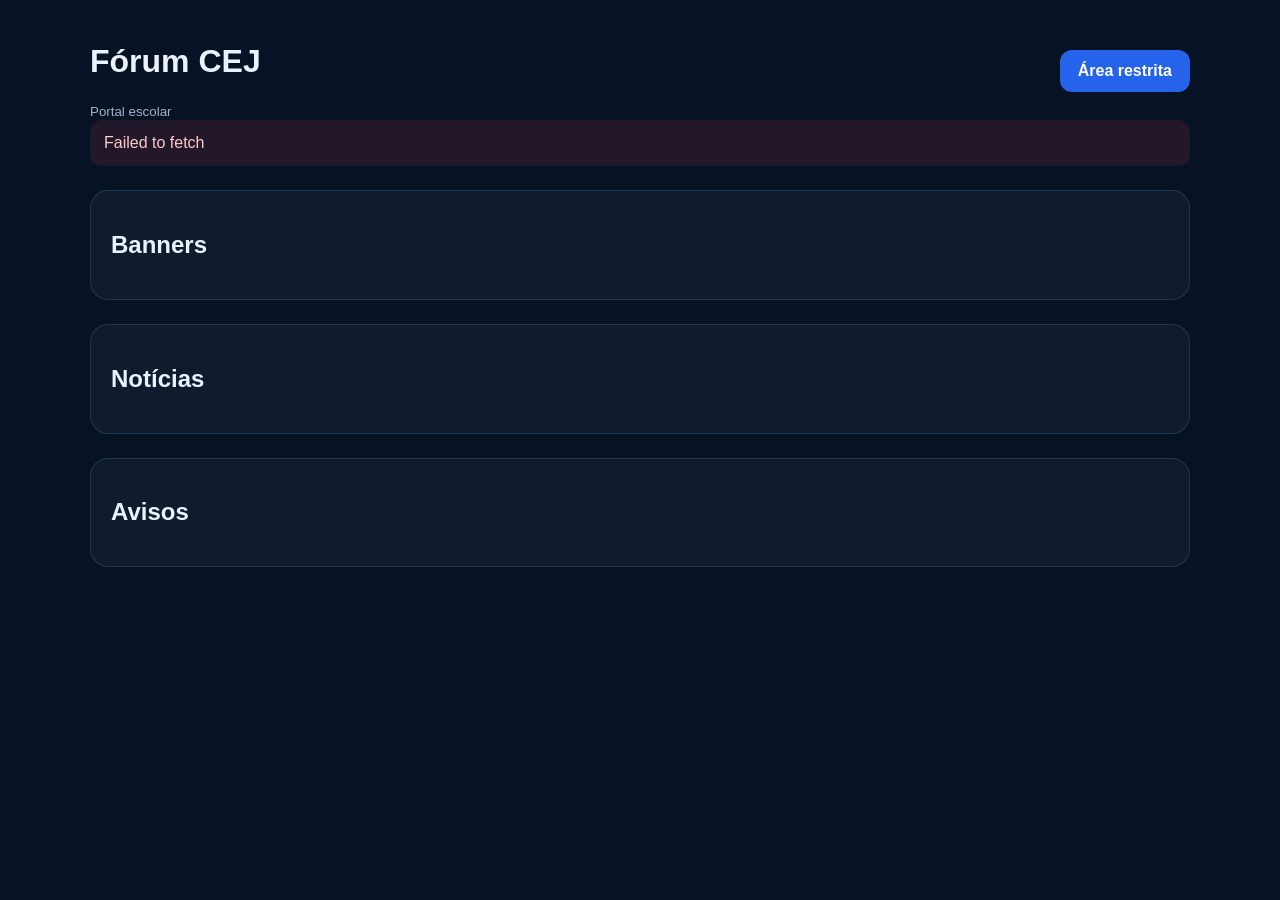
==== index.html @ 0f57ef1d "Update index.html" ====
<!DOCTYPE html>
<html lang="pt-BR">
<head>
  <meta charset="UTF-8">
  <meta name="viewport" content="width=device-width, initial-scale=1.0">
  <title>Fórum CEJ</title>
  <style>
    body{margin:0;font-family:Arial,Helvetica,sans-serif;background:#071225;color:#eaf2ff}
    .wrap{max-width:1100px;margin:0 auto;padding:22px}
    .top{display:flex;justify-content:space-between;align-items:center;gap:16px;flex-wrap:wrap}
    .btn{display:inline-flex;align-items:center;justify-content:center;padding:12px 18px;border-radius:12px;text-decoration:none;color:#fff;background:#2563eb;font-weight:700;border:none;cursor:pointer}
    .box{margin-top:24px;padding:20px;border:1px solid rgba(96,165,250,.2);border-radius:18px;background:rgba(255,255,255,.04)}
    .erro{color:#fecaca;background:rgba(239,68,68,.12);padding:14px;border-radius:12px;display:none}
    .grid{display:grid;grid-template-columns:repeat(auto-fit,minmax(260px,1fr));gap:16px;margin-top:18px}
    .card{padding:18px;border-radius:16px;background:rgba(255,255,255,.04);border:1px solid rgba(96,165,250,.15)}
    small{color:#9fb2cf}
  </style>
</head>
<body>
  <div class="wrap">
    <div class="top">
      <div>
        <h1 id="tituloSite">Fórum CEJ</h1>
        <small id="subtituloSite">Portal escolar</small>
      </div>
      <a id="btnAdmin" class="btn" href="#" target="_blank" rel="noopener">Área restrita</a>
    </div>

    <div id="erroBox" class="erro"></div>

    <div class="box">
      <h2>Banners</h2>
      <div id="banners" class="grid"></div>
    </div>

    <div class="box">
      <h2>Notícias</h2>
      <div id="noticias" class="grid"></div>
    </div>

    <div class="box">
      <h2>Avisos</h2>
      <div id="avisos" class="grid"></div>
    </div>
  </div>

  <script>
    const API_URL = 'https://script.google.com/macros/s/AKfycbyjWALebfzJTxT1KlLtCEr9y-B-oMeBXBOCasshRF3j4NDb6ct98sAuZN6y_cozZyR_4Q/exec';
    const ADMIN_URL = 'https://script.google.com/macros/s/AKfycbxeMFW3kxDbGWoMX1rA3j2UA_5kC4hhd3P7iJbUvF3poxiujiuibtwxOCjHfmQySX6dGg/exec';

    document.getElementById('btnAdmin').href = ADMIN_URL;

    function escapeHtml(text){
      return String(text ?? '')
        .replace(/&/g,'&amp;')
        .replace(/</g,'&lt;')
        .replace(/>/g,'&gt;')
        .replace(/"/g,'&quot;')
        .replace(/'/g,'&#039;');
    }

    function showError(msg){
      const box = document.getElementById('erroBox');
      box.style.display = 'block';
      box.textContent = msg;
    }

    function cardHtml(title, text){
      return `<div class="card"><strong>${escapeHtml(title || 'Sem título')}</strong><p>${escapeHtml(text || '')}</p></div>`;
    }

    async function carregarSite(){
      try{
        const resp = await fetch(`${API_URL}?acao=site`, { method:'GET' });
        const json = await resp.json();

        if(!json.ok){
          throw new Error(json.message || 'Falha ao carregar conteúdo.');
        }

        const data = json.data || {};
        const config = data.config || {};
        const banners = data.banners || [];
        const noticias = data.noticias || [];
        const avisos = data.avisos || [];

        document.getElementById('tituloSite').textContent = config.nome_site || 'Fórum CEJ';
        document.getElementById('subtituloSite').textContent = config.subtitulo_site || 'Portal escolar';

        document.getElementById('banners').innerHTML = banners.length
          ? banners.map(item => cardHtml(item.titulo || item.nome, item.descricao || item.texto)).join('')
          : '<div class="card">Nenhum banner cadastrado.</div>';

        document.getElementById('noticias').innerHTML = noticias.length
          ? noticias.map(item => cardHtml(item.titulo, item.resumo || item.descricao)).join('')
          : '<div class="card">Nenhuma notícia cadastrada.</div>';

        document.getElementById('avisos').innerHTML = avisos.length
          ? avisos.map(item => cardHtml(item.titulo, item.descricao || item.texto)).join('')
          : '<div class="card">Nenhum aviso cadastrado.</div>';
      } catch(err){
        showError(err && err.message ? err.message : 'Failed to fetch');
      }
    }

    carregarSite();
  </script>
</body>
</html>
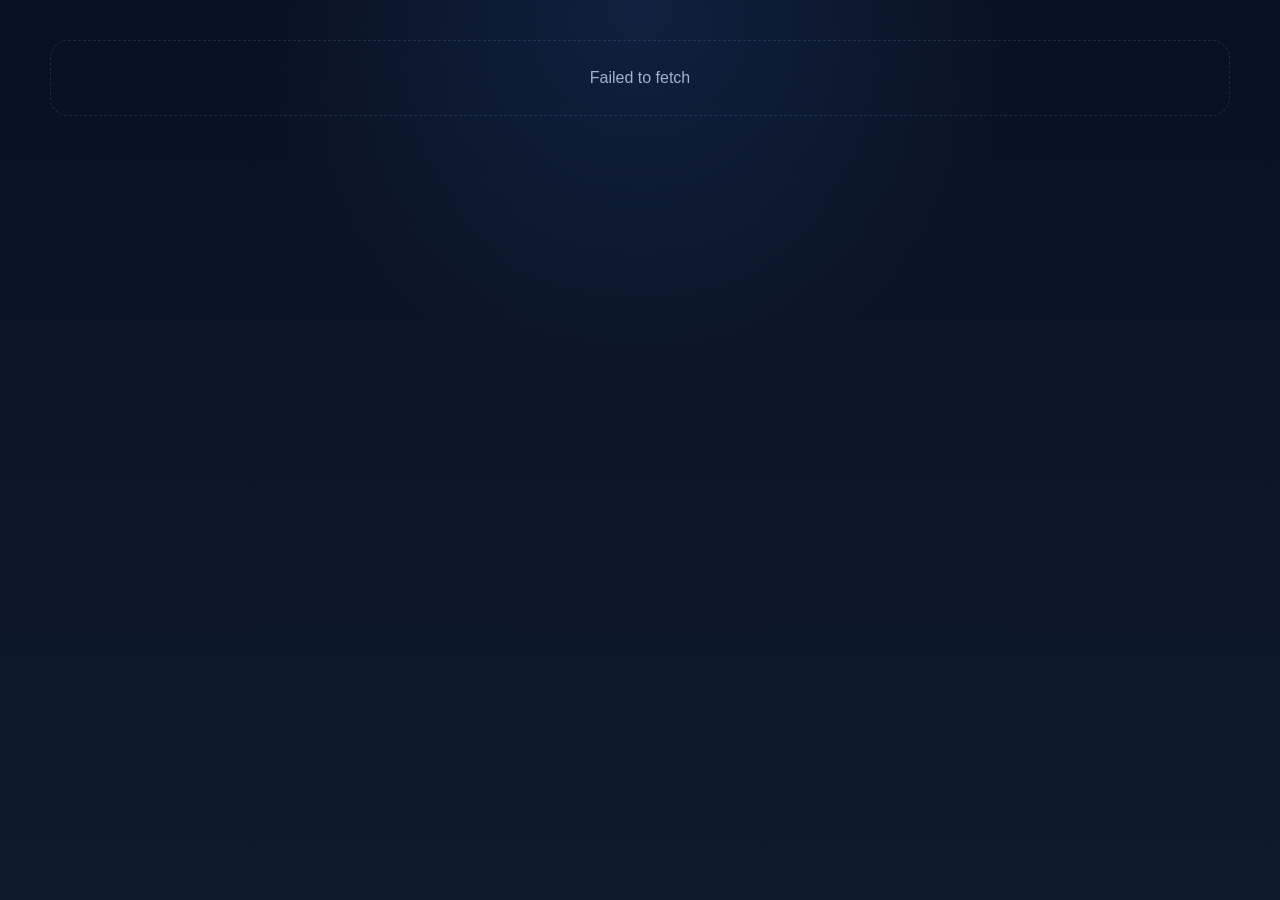
==== commit f60f6441: "Add files via upload" ====
--- a/index.html
+++ b/index.html
@@ -1,109 +1,894 @@
 <!DOCTYPE html>
 <html lang="pt-BR">
 <head>
-  <meta charset="UTF-8">
-  <meta name="viewport" content="width=device-width, initial-scale=1.0">
-  <title>Fórum CEJ</title>
+  <meta charset="UTF-8" />
+  <meta name="viewport" content="width=device-width, initial-scale=1.0" />
+  <title>Carregando...</title>
   <style>
-    body{margin:0;font-family:Arial,Helvetica,sans-serif;background:#071225;color:#eaf2ff}
-    .wrap{max-width:1100px;margin:0 auto;padding:22px}
-    .top{display:flex;justify-content:space-between;align-items:center;gap:16px;flex-wrap:wrap}
-    .btn{display:inline-flex;align-items:center;justify-content:center;padding:12px 18px;border-radius:12px;text-decoration:none;color:#fff;background:#2563eb;font-weight:700;border:none;cursor:pointer}
-    .box{margin-top:24px;padding:20px;border:1px solid rgba(96,165,250,.2);border-radius:18px;background:rgba(255,255,255,.04)}
-    .erro{color:#fecaca;background:rgba(239,68,68,.12);padding:14px;border-radius:12px;display:none}
-    .grid{display:grid;grid-template-columns:repeat(auto-fit,minmax(260px,1fr));gap:16px;margin-top:18px}
-    .card{padding:18px;border-radius:16px;background:rgba(255,255,255,.04);border:1px solid rgba(96,165,250,.15)}
-    small{color:#9fb2cf}
-  </style>
+    :root {
+      --bg:#081120;
+      --bg2:#0d1a2e;
+      --surface:rgba(255,255,255,.06);
+      --border:rgba(96,165,250,.18);
+      --text:#eaf2ff;
+      --muted:#9fb2cf;
+      --primary:#3b82f6;
+      --primary2:#60a5fa;
+      --alert:#f87171;
+      --warning:#fbbf24;
+      --shadow:0 20px 50px rgba(0,0,0,.28);
+      --radius:22px;
+      --max:1180px;
+    }
+    * { box-sizing:border-box; }
+    html { scroll-behavior:smooth; }
+    body {
+      margin:0;
+      font-family:Arial, Helvetica, sans-serif;
+      color:var(--text);
+      background:
+        radial-gradient(circle at top, rgba(59,130,246,.14), transparent 35%),
+        linear-gradient(180deg, var(--bg), var(--bg2));
+      min-height:100vh;
+    }
+    a { color:inherit; text-decoration:none; }
+    img { max-width:100%; display:block; }
+    .container { width:min(calc(100% - 28px), var(--max)); margin:0 auto; }
+    .top-alert {
+      display:none;
+      background:var(--alert);
+      color:#fff;
+      text-align:center;
+      padding:12px 16px;
+      font-weight:bold;
+      font-size:14px;
+      position:sticky;
+      top:0;
+      z-index:40;
+    }
+    .topbar {
+      position:sticky;
+      top:0;
+      z-index:30;
+      backdrop-filter: blur(12px);
+      background:rgba(8,17,32,.72);
+      border-bottom:1px solid var(--border);
+    }
+    .nav {
+      min-height:74px;
+      display:flex;
+      align-items:center;
+      justify-content:space-between;
+      gap:18px;
+    }
+    .brand { display:flex; align-items:center; gap:14px; }
+    .brand img {
+      width:52px;
+      height:52px;
+      object-fit:contain;
+      border-radius:14px;
+      background:rgba(255,255,255,.04);
+      padding:6px;
+    }
+    .brand h1 { margin:0; font-size:20px; line-height:1.1; }
+    .brand p { margin:4px 0 0; color:var(--muted); font-size:13px; }
+    .menu {
+      display:flex;
+      flex-wrap:wrap;
+      gap:10px;
+    }
+    .menu a {
+      padding:10px 14px;
+      border-radius:999px;
+      border:1px solid var(--border);
+      background:rgba(255,255,255,.04);
+      font-size:14px;
+    }
+    .menu a.active {
+      background:linear-gradient(135deg,var(--primary),var(--primary2));
+      border-color:transparent;
+    }
+    .hero { padding:42px 0 22px; }
+    .hero-grid {
+      display:grid;
+      grid-template-columns:1.15fr .85fr;
+      gap:22px;
+    }
+    .card {
+      background:var(--surface);
+      border:1px solid var(--border);
+      border-radius:var(--radius);
+      box-shadow:var(--shadow);
+    }
+    .hero-copy { padding:34px; }
+    .badge {
+      display:inline-flex;
+      align-items:center;
+      gap:8px;
+      border-radius:999px;
+      padding:8px 14px;
+      background:rgba(59,130,246,.12);
+      border:1px solid var(--border);
+      color:#bfd8ff;
+      font-size:12px;
+      font-weight:bold;
+      letter-spacing:.04em;
+      text-transform:uppercase;
+    }
+    .hero h2 { font-size:42px; line-height:1.05; margin:16px 0 12px; }
+    .hero p { font-size:17px; line-height:1.7; color:var(--muted); margin:0 0 18px; }
+    .hero-actions { display:flex; flex-wrap:wrap; gap:12px; margin-top:24px; }
+    .btn {
+      display:inline-flex;
+      align-items:center;
+      justify-content:center;
+      min-height:48px;
+      padding:0 18px;
+      border-radius:14px;
+      font-weight:bold;
+      border:1px solid var(--border);
+      background:rgba(255,255,255,.04);
+    }
+    .btn.primary {
+      background:linear-gradient(135deg,var(--primary),var(--primary2));
+      border:none;
+    }
+    .hero-media { min-height:320px; overflow:hidden; }
+    .hero-media img { width:100%; height:100%; object-fit:cover; }
+    .section { padding:18px 0 38px; scroll-margin-top:110px; }
+    .section-head {
+      display:flex;
+      align-items:end;
+      justify-content:space-between;
+      gap:16px;
+      margin-bottom:18px;
+    }
+    .section-head h3 { margin:0; font-size:28px; }
+    .section-head p { margin:6px 0 0; color:var(--muted); }
+    .grid-2 { display:grid; grid-template-columns:repeat(2,1fr); gap:18px; }
+    .grid-3 { display:grid; grid-template-columns:repeat(3,1fr); gap:18px; }
+    .panel { padding:20px; }
+    .banner-card, .news-card { overflow:hidden; }
+    .banner-card .thumb { aspect-ratio:21/9; background:#10213b; }
+    .news-card .thumb { aspect-ratio:16/9; background:#10213b; }
+    .banner-card .thumb img, .news-card .thumb img { width:100%; height:100%; object-fit:cover; }
+    .banner-card .body, .news-card .body { padding:18px; }
+    .banner-card h4 { margin:0 0 10px; font-size:26px; }
+    .news-card h4, .notice h4, .link-box strong { margin:0 0 10px; font-size:22px; }
+    .banner-card p, .news-card p, .notice p { margin:0; color:var(--muted); line-height:1.65; }
+    .tag {
+      display:inline-block;
+      margin-bottom:12px;
+      font-size:12px;
+      padding:7px 10px;
+      border-radius:999px;
+      background:rgba(52,211,153,.12);
+      color:#c8ffe9;
+      border:1px solid rgba(52,211,153,.2);
+    }
+    .meta { color:var(--muted); font-size:13px; }
+    .notice {
+      border-left:4px solid var(--warning);
+      background:rgba(251,191,36,.08);
+    }
+    .links { display:grid; gap:12px; }
+    .link-box {
+      display:flex;
+      justify-content:space-between;
+      align-items:center;
+      gap:12px;
+      padding:18px 20px;
+      border-radius:18px;
+      border:1px solid var(--border);
+      background:rgba(255,255,255,.04);
+    }
+    .empty {
+      padding:28px;
+      text-align:center;
+      color:var(--muted);
+      border:1px dashed var(--border);
+      border-radius:18px;
+    }
+    .footer {
+      border-top:1px solid var(--border);
+      padding:24px 0 40px;
+      color:var(--muted);
+      font-size:14px;
+    }
+    #loader {
+      position:fixed;
+      inset:0;
+      display:flex;
+      align-items:center;
+      justify-content:center;
+      background:
+        radial-gradient(circle at 50% 25%, rgba(255,255,255,.06), transparent 28%),
+        linear-gradient(180deg, #0a1630 0%, #10234a 52%, #153160 100%);
+      z-index:99999;
+      overflow:hidden;
+    }
+    .loader-scene {
+      width:min(92vw, 820px);
+      height:min(78vh, 480px);
+      position:relative;
+    }
+    .loader-title {
+      position:absolute;
+      top:18px;
+      left:50%;
+      transform:translateX(-50%);
+      text-align:center;
+      color:#eef5ff;
+      font-weight:700;
+      letter-spacing:.02em;
+    }
+    .loader-title small {
+      display:block;
+      margin-top:6px;
+      color:#b9cae8;
+      font-weight:400;
+      font-size:13px;
+    }
+    .sky-stars {
+      position:absolute; inset:0 0 32% 0;
+      background:
+        radial-gradient(circle at 16% 22%, rgba(255,255,255,.85) 0 2px, transparent 3px),
+        radial-gradient(circle at 35% 12%, rgba(255,255,255,.6) 0 2px, transparent 3px),
+        radial-gradient(circle at 62% 19%, rgba(255,255,255,.7) 0 2px, transparent 3px),
+        radial-gradient(circle at 84% 14%, rgba(255,255,255,.55) 0 2px, transparent 3px);
+      opacity:.5;
+    }
+    .moon {
+      position:absolute;
+      right:90px;
+      top:48px;
+      width:54px;
+      height:54px;
+      border-radius:50%;
+      background:#f6f0c8;
+      box-shadow:0 0 35px rgba(246,240,200,.35);
+    }
+    .ground {
+      position:absolute;
+      left:0; right:0; bottom:0;
+      height:28%;
+      background:linear-gradient(180deg, #284d31 0%, #1b3824 100%);
+      border-radius:28px 28px 0 0;
+    }
+    .path {
+      position:absolute;
+      left:8%;
+      right:34%;
+      bottom:20%;
+      height:18px;
+      background:#8f7346;
+      border-radius:999px;
+      transform:skewX(-12deg);
+      opacity:.95;
+    }
+    .ark {
+      position:absolute;
+      right:72px;
+      bottom:86px;
+      width:250px;
+      height:170px;
+    }
+    .ark .boat {
+      position:absolute;
+      bottom:0;
+      left:18px;
+      width:214px;
+      height:68px;
+      background:linear-gradient(180deg,#8d5d34 0%,#6f4426 100%);
+      border-radius:0 0 80px 80px / 0 0 52px 52px;
+    }
+    .ark .house {
+      position:absolute;
+      left:52px;
+      bottom:50px;
+      width:138px;
+      height:88px;
+      background:linear-gradient(180deg,#9b6a3c 0%,#80502f 100%);
+      border-radius:14px 14px 10px 10px;
+    }
+    .ark .roof {
+      position:absolute;
+      left:40px;
+      bottom:126px;
+      width:164px;
+      height:30px;
+      background:#60361f;
+      clip-path:polygon(6% 100%, 14% 20%, 86% 20%, 94% 100%);
+      border-radius:8px;
+    }
+    .ark .door {
+      position:absolute;
+      left:105px;
+      bottom:50px;
+      width:32px;
+      height:54px;
+      background:#4c2b18;
+      border-radius:10px 10px 6px 6px;
+    }
+    .ark .window {
+      position:absolute;
+      width:18px; height:18px;
+      background:#d6c38f;
+      border-radius:50%;
+      top:20px;
+    }
+    .ark .window.w1 { left:22px; }
+    .ark .window.w2 { right:22px; }
+    .animal {
+      position:absolute;
+      bottom:92px;
+      left:-90px;
+      font-size:34px;
+      animation:walk-across 8s linear infinite;
+      filter:drop-shadow(0 4px 5px rgba(0,0,0,.25));
+    }
+    .animal.a2 { animation-delay:1.1s; }
+    .animal.a3 { animation-delay:2.2s; }
+    .animal.a4 { animation-delay:3.3s; }
+    .animal.a5 { animation-delay:4.4s; }
+    .animal.a6 { animation-delay:5.5s; }
+    @keyframes walk-across {
+      0%{transform:translateX(0) translateY(0) scale(1);opacity:0}
+      6%{opacity:1}
+      58%{transform:translateX(490px) translateY(0) scale(1)}
+      72%{transform:translateX(610px) translateY(-10px) scale(.96)}
+      84%{transform:translateX(680px) translateY(-18px) scale(.92); opacity:1}
+      100%{transform:translateX(760px) translateY(-24px) scale(.88); opacity:0}
+    }
+    @media (max-width:980px) {
+      .hero-grid,.grid-3,.grid-2 { grid-template-columns:1fr 1fr; }
+    }
+    @media (max-width:720px) {
+      .nav { align-items:flex-start; padding:12px 0; }
+      .menu { justify-content:flex-start; }
+      .hero h2 { font-size:34px; }
+      .hero-grid,.grid-3,.grid-2 { grid-template-columns:1fr; }
+      .hero-copy { padding:24px; }
+      .loader-scene { height:430px; }
+      .ark { right:28px; transform:scale(.84); transform-origin:bottom right; }
+      .animal { font-size:28px; }
+    }
+  
+    .loader-wrap{
+      position:fixed;
+      inset:0;
+      z-index:9999;
+      display:flex;
+      align-items:center;
+      justify-content:center;
+      overflow:hidden;
+      background:
+        radial-gradient(circle at 50% 20%, rgba(59,130,246,.20), transparent 30%),
+        linear-gradient(180deg,#07101d 0%,#0a1630 55%,#081120 100%);
+      transition:opacity .45s ease, visibility .45s ease;
+    }
+    .loader-wrap.hide{opacity:0;visibility:hidden;pointer-events:none}
+    .loader-wrap::before,
+    .loader-wrap::after{
+      content:"";
+      position:absolute;
+      width:36vmax;
+      height:36vmax;
+      border-radius:50%;
+      background:radial-gradient(circle, rgba(96,165,250,.12), transparent 66%);
+      filter:blur(18px);
+      animation:loaderOrb 8s ease-in-out infinite;
+      pointer-events:none;
+    }
+    .loader-wrap::before{left:-10vmax; top:-10vmax}
+    .loader-wrap::after{right:-14vmax; bottom:-14vmax; animation-delay:-4s}
+    .loader-box{
+      position:relative;
+      width:min(94vw, 600px);
+      padding:26px;
+      border-radius:28px;
+      border:1px solid rgba(96,165,250,.18);
+      background:linear-gradient(180deg, rgba(255,255,255,.08), rgba(255,255,255,.04));
+      box-shadow:0 30px 80px rgba(0,0,0,.42);
+      backdrop-filter:blur(10px);
+      color:#eaf2ff;
+      text-align:center;
+      overflow:hidden;
+    }
+    .loader-box::before{
+      content:"";
+      position:absolute;
+      inset:-40% auto auto -20%;
+      width:60%;
+      height:180%;
+      background:linear-gradient(90deg, transparent, rgba(255,255,255,.10), transparent);
+      transform:rotate(18deg);
+      animation:loaderShine 2.8s linear infinite;
+      pointer-events:none;
+    }
+    .loader-stage{
+      position:relative;
+      height:170px;
+      border-radius:24px;
+      overflow:hidden;
+      background:
+        linear-gradient(180deg, rgba(96,165,250,.06), rgba(96,165,250,.02)),
+        rgba(4,10,22,.55);
+      border:1px solid rgba(96,165,250,.12);
+      margin-bottom:18px;
+    }
+    .loader-grid{
+      position:absolute; inset:0;
+      background-image:
+        linear-gradient(rgba(96,165,250,.08) 1px, transparent 1px),
+        linear-gradient(90deg, rgba(96,165,250,.08) 1px, transparent 1px);
+      background-size:26px 26px;
+      mask-image:linear-gradient(180deg, rgba(0,0,0,.96), rgba(0,0,0,.25));
+    }
+    .loader-scan{
+      position:absolute;
+      left:18px; right:18px; top:18px;
+      height:3px;
+      border-radius:999px;
+      background:linear-gradient(90deg, transparent, rgba(125,211,252,.95), transparent);
+      box-shadow:0 0 22px rgba(96,165,250,.5);
+      animation:loaderScan 2.3s ease-in-out infinite;
+    }
+    .loader-worker{
+      position:absolute;
+      left:54px;
+      bottom:30px;
+      font-size:58px;
+      filter:drop-shadow(0 10px 18px rgba(0,0,0,.35));
+      animation:workerWalk 2.6s ease-in-out infinite;
+      z-index:2;
+    }
+    .loader-glow{
+      position:absolute;
+      left:74px;
+      bottom:92px;
+      width:16px;
+      height:16px;
+      border-radius:50%;
+      background:radial-gradient(circle, rgba(255,255,255,.95), rgba(96,165,250,.18) 70%, transparent 72%);
+      animation:glowPulse 1.3s ease-in-out infinite;
+      z-index:2;
+    }
+    .loader-bars{
+      position:absolute;
+      right:32px;
+      bottom:30px;
+      display:flex;
+      align-items:flex-end;
+      gap:10px;
+      z-index:2;
+    }
+    .loader-bar{
+      width:24px;
+      border-radius:8px 8px 3px 3px;
+      background:linear-gradient(180deg,#7dd3fc,#3b82f6 55%,#1d4ed8);
+      box-shadow:0 10px 22px rgba(37,99,235,.28);
+      transform-origin:bottom center;
+      animation:barPulse 1.9s ease-in-out infinite;
+    }
+    .loader-bar:nth-child(1){height:34px;animation-delay:.0s}
+    .loader-bar:nth-child(2){height:58px;animation-delay:.15s}
+    .loader-bar:nth-child(3){height:86px;animation-delay:.3s}
+    .loader-bar:nth-child(4){height:114px;animation-delay:.45s}
+    .loader-bar:nth-child(5){height:74px;animation-delay:.6s}
+    .loader-floor{
+      position:absolute; left:18px; right:18px; bottom:22px;
+      height:2px;
+      background:linear-gradient(90deg, transparent, rgba(96,165,250,.35), transparent);
+    }
+    .loader-title{
+      margin:0 0 8px;
+      font-size:30px;
+      font-weight:800;
+      letter-spacing:.2px;
+    }
+    .loader-text{
+      margin:0;
+      color:#b7c9e7;
+      line-height:1.65;
+      font-size:15px;
+    }
+    .loader-progress-shell{
+      width:min(100%, 360px);
+      height:14px;
+      margin:18px auto 12px;
+      border-radius:999px;
+      overflow:hidden;
+      border:1px solid rgba(96,165,250,.16);
+      background:rgba(255,255,255,.08);
+      box-shadow:inset 0 2px 8px rgba(0,0,0,.2);
+    }
+    .loader-progress{
+      width:22%;
+      height:100%;
+      border-radius:999px;
+      background:
+        linear-gradient(90deg, rgba(255,255,255,.18), transparent 25%),
+        linear-gradient(90deg,#2563eb,#60a5fa,#7dd3fc);
+      box-shadow:0 0 22px rgba(96,165,250,.36);
+      animation:loaderBar 2.4s ease-in-out infinite;
+    }
+    .loader-metrics{
+      display:grid;
+      grid-template-columns:repeat(3,1fr);
+      gap:10px;
+      margin-top:18px;
+    }
+    .loader-metric{
+      padding:10px 8px;
+      border-radius:16px;
+      background:rgba(255,255,255,.04);
+      border:1px solid rgba(96,165,250,.10);
+    }
+    .loader-metric strong{
+      display:block;
+      font-size:18px;
+      margin-bottom:4px;
+    }
+    .loader-metric span{
+      font-size:12px;
+      color:#9fb2cf;
+    }
+    .loader-status{
+      min-height:18px;
+      margin-top:12px;
+      font-size:13px;
+      color:#9fb2cf;
+      letter-spacing:.2px;
+    }
+    @keyframes loaderOrb{
+      0%,100%{transform:translate3d(0,0,0) scale(1)}
+      50%{transform:translate3d(18px,-12px,0) scale(1.05)}
+    }
+    @keyframes loaderShine{100%{transform:translateX(220%) rotate(18deg)}}
+    @keyframes loaderScan{
+      0%{transform:translateY(0);opacity:.35}
+      50%{transform:translateY(104px);opacity:1}
+      100%{transform:translateY(0);opacity:.35}
+    }
+    @keyframes workerWalk{
+      0%,100%{transform:translateX(0) translateY(0)}
+      25%{transform:translateX(10px) translateY(-2px)}
+      50%{transform:translateX(24px) translateY(0)}
+      75%{transform:translateX(10px) translateY(-2px)}
+    }
+    @keyframes glowPulse{
+      0%,100%{opacity:.68;transform:scale(.9)}
+      50%{opacity:1;transform:scale(1.18)}
+    }
+    @keyframes barPulse{
+      0%,100%{transform:scaleY(.86);opacity:.82}
+      50%{transform:scaleY(1.08);opacity:1}
+    }
+    @keyframes loaderBar{
+      0%{width:18%}
+      50%{width:88%}
+      100%{width:26%}
+    }
+
+</style>
 </head>
 <body>
-  <div class="wrap">
-    <div class="top">
-      <div>
-        <h1 id="tituloSite">Fórum CEJ</h1>
-        <small id="subtituloSite">Portal escolar</small>
+
+  <div id="loader" class="loader-wrap">
+    <div class="loader-box">
+      <div class="loader-stage">
+        <div class="loader-grid"></div>
+        <div class="loader-scan"></div>
+        <div class="loader-glow"></div>
+        <div class="loader-worker">👷</div>
+        <div class="loader-bars" aria-hidden="true">
+          <span class="loader-bar"></span>
+          <span class="loader-bar"></span>
+          <span class="loader-bar"></span>
+          <span class="loader-bar"></span>
+          <span class="loader-bar"></span>
+        </div>
+        <div class="loader-floor"></div>
       </div>
-      <a id="btnAdmin" class="btn" href="#" target="_blank" rel="noopener">Área restrita</a>
-    </div>
-
-    <div id="erroBox" class="erro"></div>
-
-    <div class="box">
-      <h2>Banners</h2>
-      <div id="banners" class="grid"></div>
-    </div>
-
-    <div class="box">
-      <h2>Notícias</h2>
-      <div id="noticias" class="grid"></div>
-    </div>
-
-    <div class="box">
-      <h2>Avisos</h2>
-      <div id="avisos" class="grid"></div>
+      <h2 class="loader-title">Montando o mural digital</h2>
+      <p class="loader-text">Preparando banners, notícias, avisos e atalhos da escola com visual atualizado.</p>
+      <div class="loader-progress-shell"><div class="loader-progress"></div></div>
+      <div class="loader-metrics">
+        <div class="loader-metric"><strong>01</strong><span>Conexão</span></div>
+        <div class="loader-metric"><strong>02</strong><span>Leitura</span></div>
+        <div class="loader-metric"><strong>03</strong><span>Montagem</span></div>
+      </div>
+      <div id="loaderStatus" class="loader-status">Conectando ao sistema</div>
     </div>
   </div>
 
+  <div id="siteWrap" style="display:none;">
+    <header class="topbar">
+      <div class="container nav">
+        <a href="#inicio" class="brand">
+          <img id="brandLogo" alt="Logo" style="display:none">
+          <div>
+            <h1 id="brandTitle"></h1>
+            <p id="brandSubtitle"></p>
+          </div>
+        </a>
+        <nav class="menu" id="topMenu"></nav>
+        <a id="adminButtonTop" class="btn primary" href="#" target="_blank" rel="noopener">Área restrita</a>
+      </div>
+    </header>
+
+    <main>
+      <section class="hero section" id="inicio">
+        <div class="container hero-grid">
+          <div class="card hero-copy">
+            <span class="badge">Fórum dos alunos</span>
+            <h2 id="heroTitle"></h2>
+            <p id="heroText"></p>
+            <div class="hero-actions" id="heroActions"></div>
+          </div>
+          <div class="card hero-media" id="heroMedia"></div>
+        </div>
+      </section>
+
+      <section class="section" id="destaquesSection">
+        <div class="container">
+          <div class="section-head">
+            <div>
+              <h3 id="destaquesTitulo">Destaques</h3>
+              <p id="destaquesTexto">Projetos e atividades em evidência.</p>
+            </div>
+          </div>
+          <div id="bannersWrap" class="grid-2"></div>
+        </div>
+      </section>
+
+      <section class="section" id="muralSection">
+        <div class="container">
+          <div class="section-head">
+            <div>
+              <h3 id="muralTitulo">Mural dos alunos</h3>
+              <p id="muralTexto">Publicações, ideias e produções da turma.</p>
+            </div>
+          </div>
+          <div id="noticiasWrap" class="grid-3"></div>
+        </div>
+      </section>
+
+      <section class="section" id="avisosSection">
+        <div class="container">
+          <div class="section-head">
+            <div>
+              <h3 id="avisosTitulo">Avisos</h3>
+              <p id="avisosTexto">Recados rápidos para os alunos.</p>
+            </div>
+          </div>
+          <div id="avisosWrap" class="grid-2"></div>
+        </div>
+      </section>
+
+      <section class="section" id="linksSection">
+        <div class="container">
+          <div class="section-head">
+            <div>
+              <h3 id="linksTitulo">Links úteis</h3>
+              <p id="linksTexto">Acessos e ferramentas para os estudantes.</p>
+            </div>
+          </div>
+          <div id="linksWrap" class="links"></div>
+        </div>
+      </section>
+    </main>
+
+    <footer class="footer">
+      <div class="container">
+        <div id="footerText"></div>
+      </div>
+    </footer>
+  </div>
+
   <script>
     const API_URL = 'https://script.google.com/macros/s/AKfycbyjWALebfzJTxT1KlLtCEr9y-B-oMeBXBOCasshRF3j4NDb6ct98sAuZN6y_cozZyR_4Q/exec';
-    const ADMIN_URL = 'https://script.google.com/macros/s/AKfycbxeMFW3kxDbGWoMX1rA3j2UA_5kC4hhd3P7iJbUvF3poxiujiuibtwxOCjHfmQySX6dGg/exec';
-
-    document.getElementById('btnAdmin').href = ADMIN_URL;
-
-    function escapeHtml(text){
+    const ADMIN_URL = 'https://script.google.com/macros/s/AKfycbxeMFW3kxDbGWoMX1rA3j2UA_5kC4hhd3P7iJbUvF3poxiujiuibtwxOCjHfmQySX6dGg/exec?painel=admin';
+
+    function norm(v) {
+      return String(v ?? '').trim();
+    }
+
+    function escapeHtml(text) {
       return String(text ?? '')
-        .replace(/&/g,'&amp;')
-        .replace(/</g,'&lt;')
-        .replace(/>/g,'&gt;')
-        .replace(/"/g,'&quot;')
-        .replace(/'/g,'&#039;');
-    }
-
-    function showError(msg){
-      const box = document.getElementById('erroBox');
-      box.style.display = 'block';
-      box.textContent = msg;
-    }
-
-    function cardHtml(title, text){
-      return `<div class="card"><strong>${escapeHtml(title || 'Sem título')}</strong><p>${escapeHtml(text || '')}</p></div>`;
-    }
-
-    async function carregarSite(){
-      try{
-        const resp = await fetch(`${API_URL}?acao=site`, { method:'GET' });
-        const json = await resp.json();
-
-        if(!json.ok){
-          throw new Error(json.message || 'Falha ao carregar conteúdo.');
-        }
-
-        const data = json.data || {};
-        const config = data.config || {};
-        const banners = data.banners || [];
-        const noticias = data.noticias || [];
-        const avisos = data.avisos || [];
-
-        document.getElementById('tituloSite').textContent = config.nome_site || 'Fórum CEJ';
-        document.getElementById('subtituloSite').textContent = config.subtitulo_site || 'Portal escolar';
-
-        document.getElementById('banners').innerHTML = banners.length
-          ? banners.map(item => cardHtml(item.titulo || item.nome, item.descricao || item.texto)).join('')
-          : '<div class="card">Nenhum banner cadastrado.</div>';
-
-        document.getElementById('noticias').innerHTML = noticias.length
-          ? noticias.map(item => cardHtml(item.titulo, item.resumo || item.descricao)).join('')
-          : '<div class="card">Nenhuma notícia cadastrada.</div>';
-
-        document.getElementById('avisos').innerHTML = avisos.length
-          ? avisos.map(item => cardHtml(item.titulo, item.descricao || item.texto)).join('')
-          : '<div class="card">Nenhum aviso cadastrado.</div>';
-      } catch(err){
-        showError(err && err.message ? err.message : 'Failed to fetch');
+        .replace(/&/g, '&amp;')
+        .replace(/</g, '&lt;')
+        .replace(/>/g, '&gt;')
+        .replace(/"/g, '&quot;')
+        .replace(/'/g, '&#039;');
+    }
+
+    function formatDateBR(value) {
+      if (!value) return '';
+      const d = new Date(value);
+      if (isNaN(d.getTime())) return String(value);
+      return d.toLocaleDateString('pt-BR', { timeZone: 'UTC' });
+    }
+
+    function toPositiveInt(value, fallback) {
+      const n = parseInt(value, 10);
+      return Number.isFinite(n) && n > 0 ? n : fallback;
+    }
+
+    function isSim(value) {
+      const v = norm(value).toLowerCase();
+      return ['sim', 'true', '1', 'ativo', 'publicado'].includes(v);
+    }
+
+    function setThemeFromConfig(config) {
+      const root = document.documentElement;
+      if (norm(config.bg_cor_1)) root.style.setProperty('--bg', config.bg_cor_1);
+      if (norm(config.bg_cor_2)) root.style.setProperty('--bg2', config.bg_cor_2);
+      if (norm(config.texto_cor)) root.style.setProperty('--text', config.texto_cor);
+      if (norm(config.card_cor)) root.style.setProperty('--surface', config.card_cor);
+      if (norm(config.borda_cor)) root.style.setProperty('--border', config.borda_cor);
+      if (norm(config.cor_principal)) root.style.setProperty('--primary', config.cor_principal);
+      if (norm(config.cor_secundaria)) root.style.setProperty('--primary2', config.cor_secundaria);
+      if (norm(config.alerta_cor)) root.style.setProperty('--alert', config.alerta_cor);
+    }
+
+    function applyAlert(config) {
+      const alertBox = document.getElementById('topAlert');
+      if (isSim(config.alerta_ativo) && norm(config.alerta_texto)) {
+        alertBox.textContent = config.alerta_texto;
+        alertBox.style.display = 'block';
+      } else {
+        alertBox.style.display = 'none';
       }
     }
 
-    carregarSite();
+    async function fetchApi(action) {
+      const res = await fetch(`${API_URL}?acao=${encodeURIComponent(action)}&t=${Date.now()}`, { cache: 'no-store' });
+      if (!res.ok) throw new Error('Falha ao carregar API');
+      const data = await res.json();
+      if (!data.ok) throw new Error(data.message || 'API retornou erro');
+      return data.data || {};
+    }
+
+    function hideLoader() {
+      document.getElementById('loader').style.display = 'none';
+      document.getElementById('siteWrap').style.display = 'block';
+    }
+
+    function getFallbackImage(config, wide = false) {
+      return config.imagem_padrao || (wide ? 'https://via.placeholder.com/1200x500' : 'https://via.placeholder.com/600x400');
+    }
+
+    function fillBaseLayout(siteData) {
+      const config = siteData.config || {};
+      const menu = Array.isArray(siteData.menu) ? siteData.menu : [];
+
+      setThemeFromConfig(config);
+      applyAlert(config);
+      applyAdminButtons();
+
+      document.title = (config.nome_escola || 'Fórum dos Alunos - CEJ');
+      document.getElementById('brandTitle').textContent = config.nome_escola || 'Fórum dos Alunos - CEJ';
+      document.getElementById('brandSubtitle').textContent = config.subtitulo_site || 'Espaço dos estudantes';
+      document.getElementById('footerText').textContent = config.rodape_texto || 'Fórum dos Alunos - CEJ';
+
+      if (norm(config.logo_url)) {
+        const logo = document.getElementById('brandLogo');
+        logo.src = config.logo_url;
+        logo.style.display = 'block';
+      }
+
+      document.getElementById('heroTitle').textContent = config.banner_principal_titulo || 'Fórum dos Alunos - CEJ';
+      document.getElementById('heroText').textContent = config.banner_principal_texto || 'Um espaço para projetos, atividades e ideias dos alunos.';
+      document.getElementById('heroMedia').innerHTML = norm(config.banner_principal_imagem)
+        ? `<img src="${escapeHtml(config.banner_principal_imagem)}" alt="Imagem principal">`
+        : `<div class="panel"><div class="empty">Adicione a imagem principal no config.</div></div>`;
+
+      document.getElementById('destaquesTitulo').textContent = config.secao_destaques_titulo || 'Destaques';
+      document.getElementById('destaquesTexto').textContent = config.secao_destaques_texto || 'Projetos e atividades em evidência.';
+      document.getElementById('muralTitulo').textContent = config.secao_mural_titulo || 'Mural dos alunos';
+      document.getElementById('muralTexto').textContent = config.secao_mural_texto || 'Publicações, ideias e produções da turma.';
+      document.getElementById('avisosTitulo').textContent = config.secao_avisos_titulo || 'Avisos';
+      document.getElementById('avisosTexto').textContent = config.secao_avisos_texto || 'Recados rápidos para os alunos.';
+      document.getElementById('linksTitulo').textContent = config.secao_links_titulo || 'Links úteis';
+      document.getElementById('linksTexto').textContent = config.secao_links_texto || 'Acessos e ferramentas para os estudantes.';
+
+      const heroBtn1Text = norm(config.hero_botao_1_texto) || 'Ver mural';
+      const heroBtn1Link = norm(config.hero_botao_1_link) || '#muralSection';
+      const heroBtn2Text = norm(config.hero_botao_2_texto) || 'Ver links';
+      const heroBtn2Link = norm(config.hero_botao_2_link) || '#linksSection';
+      document.getElementById('heroActions').innerHTML = `
+        <a class="btn primary" href="${escapeHtml(heroBtn1Link)}">${escapeHtml(heroBtn1Text)}</a>
+        <a class="btn" href="${escapeHtml(heroBtn2Link)}">${escapeHtml(heroBtn2Text)}</a>
+      `;
+
+      const topMenu = document.getElementById('topMenu');
+      topMenu.innerHTML = menu
+        .filter(item => isSim(item.ativo))
+        .map(item => {
+          const ancora = norm(item.link) || '#inicio';
+          const nome = norm(item.nome_menu) || 'Menu';
+          return `<a href="${escapeHtml(ancora)}">${escapeHtml(nome)}</a>`;
+        }).join('');
+
+      document.getElementById('destaquesSection').style.display = isSim(config.mostrar_destaques) ? 'block' : 'none';
+      document.getElementById('muralSection').style.display = isSim(config.mostrar_mural) ? 'block' : 'none';
+      document.getElementById('avisosSection').style.display = isSim(config.mostrar_avisos) ? 'block' : 'none';
+      document.getElementById('linksSection').style.display = isSim(config.mostrar_links) ? 'block' : 'none';
+
+      return config;
+    }
+
+    (async function() {
+      const bannersWrap = document.getElementById('bannersWrap');
+      const noticiasWrap = document.getElementById('noticiasWrap');
+      const avisosWrap = document.getElementById('avisosWrap');
+      const linksWrap = document.getElementById('linksWrap');
+
+      try {
+        const siteData = await fetchApi('site');
+        const config = fillBaseLayout(siteData);
+
+        const banners = Array.isArray(siteData.banners) ? siteData.banners : [];
+        const noticias = Array.isArray(siteData.noticias) ? siteData.noticias : [];
+        const avisos = Array.isArray(siteData.avisos) ? siteData.avisos : [];
+        const links = Array.isArray(siteData.alunos) ? siteData.alunos : [];
+
+        const limiteMural = toPositiveInt(config.limite_noticias_home, 6);
+        const limiteAvisos = toPositiveInt(config.limite_avisos_home, 4);
+
+        bannersWrap.innerHTML = banners.length ? banners.map(item => `
+          <article class="card banner-card">
+            <div class="thumb">
+              <img src="${escapeHtml(getImageUrl(item) || getFallbackImage(config, true))}" alt="${escapeHtml(item.titulo || 'Destaque')}">
+            </div>
+            <div class="body">
+              <h4>${escapeHtml(item.titulo || 'Sem título')}</h4>
+              <p>${escapeHtml(item.texto || '')}</p>
+              ${norm(item.botao_link) ? `<div class="hero-actions"><a class="btn primary" href="${escapeHtml(item.botao_link)}">${escapeHtml(item.botao_texto || 'Saiba mais')}</a></div>` : ''}
+            </div>
+          </article>
+        `).join('') : `<div class="empty">${escapeHtml(config.texto_sem_destaques || 'Nenhum destaque cadastrado')}</div>`;
+
+        noticiasWrap.innerHTML = noticias.slice(0, limiteMural).length ? noticias.slice(0, limiteMural).map(item => `
+          <article class="card news-card">
+            <div class="thumb">
+              <img src="${escapeHtml(getImageUrl(item) || getFallbackImage(config, false))}" alt="${escapeHtml(item.titulo || 'Mural')}">
+            </div>
+            <div class="body">
+              <span class="tag">${escapeHtml(item.categoria || 'Mural')}</span>
+              <h4>${escapeHtml(item.titulo || 'Sem título')}</h4>
+              <div class="meta">${escapeHtml(formatDateBR(item.data))}${norm(item.autor) ? ' • ' + escapeHtml(item.autor) : ''}</div>
+              <p style="margin-top:10px">${escapeHtml(item.resumo || item.conteudo || '')}</p>
+            </div>
+          </article>
+        `).join('') : `<div class="empty">${escapeHtml(config.texto_sem_noticias || 'Nenhuma publicação cadastrada')}</div>`;
+
+        avisosWrap.innerHTML = avisos.slice(0, limiteAvisos).length ? avisos.slice(0, limiteAvisos).map(item => `
+          <article class="card panel notice">
+            <div class="meta">${escapeHtml(item.setor || 'Setor')} • ${escapeHtml(formatDateBR(item.data_inicio))}</div>
+            <h4>${escapeHtml(item.titulo || 'Aviso')}</h4>
+            <p>${escapeHtml(item.mensagem || '')}</p>
+          </article>
+        `).join('') : `<div class="empty">${escapeHtml(config.texto_sem_avisos || 'Nenhum aviso no momento')}</div>`;
+
+        linksWrap.innerHTML = links.length ? links.map(item => `
+          <a class="link-box" href="${escapeHtml(item.link || '#')}" ${norm(item.link) ? 'target="_blank" rel="noopener noreferrer"' : ''}>
+            <div>
+              <strong>${escapeHtml(item.titulo || 'Link')}</strong>
+              <div class="meta" style="margin-top:6px">${escapeHtml(item.descricao || '')}</div>
+            </div>
+            <div>→</div>
+          </a>
+        `).join('') : `<div class="empty">${escapeHtml(config.texto_sem_links || 'Nenhum link cadastrado')}</div>`;
+
+        hideLoader();
+      } catch (err) {
+        document.getElementById('siteWrap').innerHTML = `<div class="container" style="padding:40px 0"><div class="empty">${escapeHtml(err.message || 'Erro ao carregar o fórum.')}</div></div>`;
+        hideLoader();
+      }
+    })();
   </script>
 </body>
-</html>
+</html>
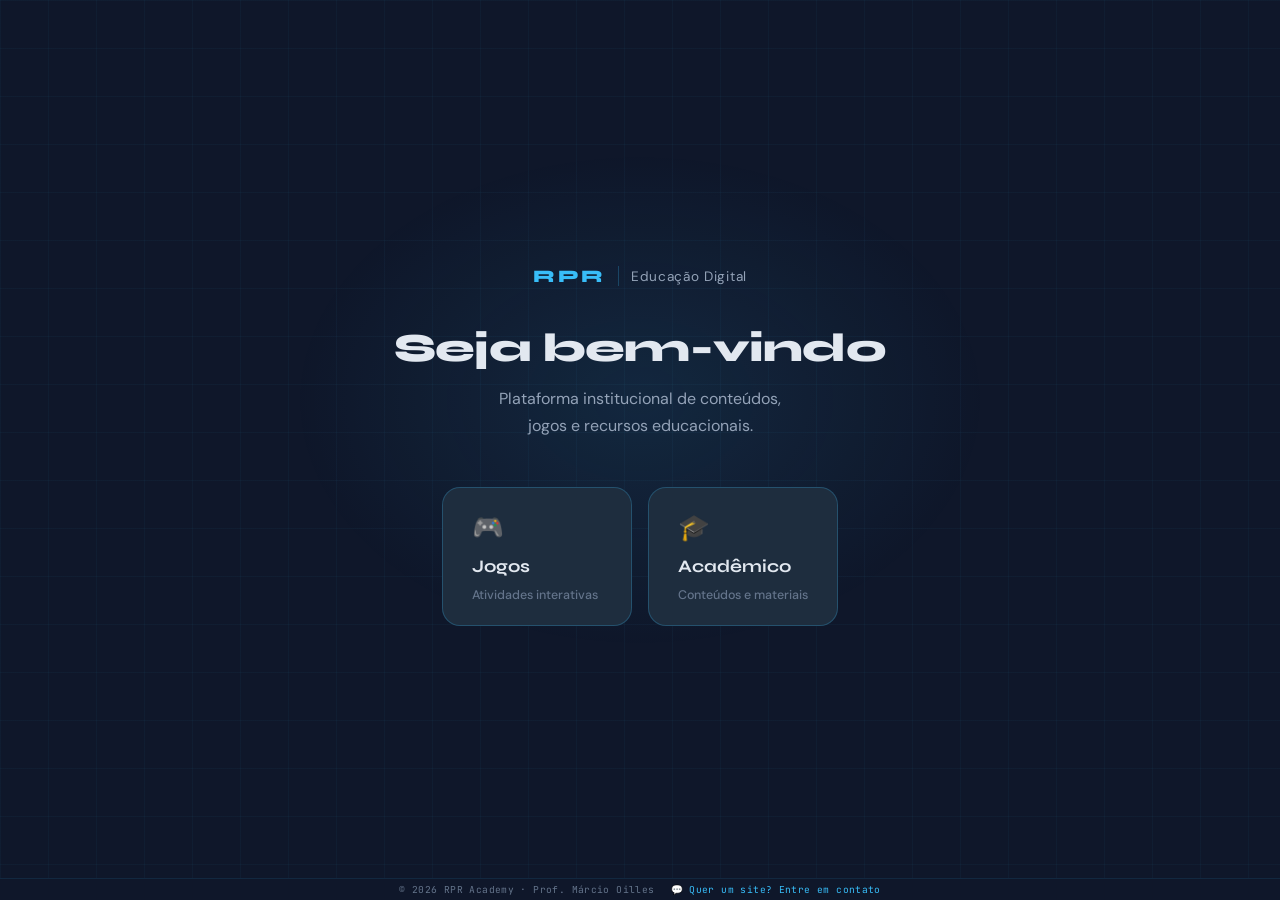
==== commit 2f4f748d: "Add files via upload" ====
--- a/index.html
+++ b/index.html
@@ -3,892 +3,99 @@
 <head>
   <meta charset="UTF-8" />
   <meta name="viewport" content="width=device-width, initial-scale=1.0" />
-  <title>Carregando...</title>
-  <style>
-    :root {
-      --bg:#081120;
-      --bg2:#0d1a2e;
-      --surface:rgba(255,255,255,.06);
-      --border:rgba(96,165,250,.18);
-      --text:#eaf2ff;
-      --muted:#9fb2cf;
-      --primary:#3b82f6;
-      --primary2:#60a5fa;
-      --alert:#f87171;
-      --warning:#fbbf24;
-      --shadow:0 20px 50px rgba(0,0,0,.28);
-      --radius:22px;
-      --max:1180px;
-    }
-    * { box-sizing:border-box; }
-    html { scroll-behavior:smooth; }
-    body {
-      margin:0;
-      font-family:Arial, Helvetica, sans-serif;
-      color:var(--text);
-      background:
-        radial-gradient(circle at top, rgba(59,130,246,.14), transparent 35%),
-        linear-gradient(180deg, var(--bg), var(--bg2));
-      min-height:100vh;
-    }
-    a { color:inherit; text-decoration:none; }
-    img { max-width:100%; display:block; }
-    .container { width:min(calc(100% - 28px), var(--max)); margin:0 auto; }
-    .top-alert {
-      display:none;
-      background:var(--alert);
-      color:#fff;
-      text-align:center;
-      padding:12px 16px;
-      font-weight:bold;
-      font-size:14px;
-      position:sticky;
-      top:0;
-      z-index:40;
-    }
-    .topbar {
-      position:sticky;
-      top:0;
-      z-index:30;
-      backdrop-filter: blur(12px);
-      background:rgba(8,17,32,.72);
-      border-bottom:1px solid var(--border);
-    }
-    .nav {
-      min-height:74px;
-      display:flex;
-      align-items:center;
-      justify-content:space-between;
-      gap:18px;
-    }
-    .brand { display:flex; align-items:center; gap:14px; }
-    .brand img {
-      width:52px;
-      height:52px;
-      object-fit:contain;
-      border-radius:14px;
-      background:rgba(255,255,255,.04);
-      padding:6px;
-    }
-    .brand h1 { margin:0; font-size:20px; line-height:1.1; }
-    .brand p { margin:4px 0 0; color:var(--muted); font-size:13px; }
-    .menu {
-      display:flex;
-      flex-wrap:wrap;
-      gap:10px;
-    }
-    .menu a {
-      padding:10px 14px;
-      border-radius:999px;
-      border:1px solid var(--border);
-      background:rgba(255,255,255,.04);
-      font-size:14px;
-    }
-    .menu a.active {
-      background:linear-gradient(135deg,var(--primary),var(--primary2));
-      border-color:transparent;
-    }
-    .hero { padding:42px 0 22px; }
-    .hero-grid {
-      display:grid;
-      grid-template-columns:1.15fr .85fr;
-      gap:22px;
-    }
-    .card {
-      background:var(--surface);
-      border:1px solid var(--border);
-      border-radius:var(--radius);
-      box-shadow:var(--shadow);
-    }
-    .hero-copy { padding:34px; }
-    .badge {
-      display:inline-flex;
-      align-items:center;
-      gap:8px;
-      border-radius:999px;
-      padding:8px 14px;
-      background:rgba(59,130,246,.12);
-      border:1px solid var(--border);
-      color:#bfd8ff;
-      font-size:12px;
-      font-weight:bold;
-      letter-spacing:.04em;
-      text-transform:uppercase;
-    }
-    .hero h2 { font-size:42px; line-height:1.05; margin:16px 0 12px; }
-    .hero p { font-size:17px; line-height:1.7; color:var(--muted); margin:0 0 18px; }
-    .hero-actions { display:flex; flex-wrap:wrap; gap:12px; margin-top:24px; }
-    .btn {
-      display:inline-flex;
-      align-items:center;
-      justify-content:center;
-      min-height:48px;
-      padding:0 18px;
-      border-radius:14px;
-      font-weight:bold;
-      border:1px solid var(--border);
-      background:rgba(255,255,255,.04);
-    }
-    .btn.primary {
-      background:linear-gradient(135deg,var(--primary),var(--primary2));
-      border:none;
-    }
-    .hero-media { min-height:320px; overflow:hidden; }
-    .hero-media img { width:100%; height:100%; object-fit:cover; }
-    .section { padding:18px 0 38px; scroll-margin-top:110px; }
-    .section-head {
-      display:flex;
-      align-items:end;
-      justify-content:space-between;
-      gap:16px;
-      margin-bottom:18px;
-    }
-    .section-head h3 { margin:0; font-size:28px; }
-    .section-head p { margin:6px 0 0; color:var(--muted); }
-    .grid-2 { display:grid; grid-template-columns:repeat(2,1fr); gap:18px; }
-    .grid-3 { display:grid; grid-template-columns:repeat(3,1fr); gap:18px; }
-    .panel { padding:20px; }
-    .banner-card, .news-card { overflow:hidden; }
-    .banner-card .thumb { aspect-ratio:21/9; background:#10213b; }
-    .news-card .thumb { aspect-ratio:16/9; background:#10213b; }
-    .banner-card .thumb img, .news-card .thumb img { width:100%; height:100%; object-fit:cover; }
-    .banner-card .body, .news-card .body { padding:18px; }
-    .banner-card h4 { margin:0 0 10px; font-size:26px; }
-    .news-card h4, .notice h4, .link-box strong { margin:0 0 10px; font-size:22px; }
-    .banner-card p, .news-card p, .notice p { margin:0; color:var(--muted); line-height:1.65; }
-    .tag {
-      display:inline-block;
-      margin-bottom:12px;
-      font-size:12px;
-      padding:7px 10px;
-      border-radius:999px;
-      background:rgba(52,211,153,.12);
-      color:#c8ffe9;
-      border:1px solid rgba(52,211,153,.2);
-    }
-    .meta { color:var(--muted); font-size:13px; }
-    .notice {
-      border-left:4px solid var(--warning);
-      background:rgba(251,191,36,.08);
-    }
-    .links { display:grid; gap:12px; }
-    .link-box {
-      display:flex;
-      justify-content:space-between;
-      align-items:center;
-      gap:12px;
-      padding:18px 20px;
-      border-radius:18px;
-      border:1px solid var(--border);
-      background:rgba(255,255,255,.04);
-    }
-    .empty {
-      padding:28px;
-      text-align:center;
-      color:var(--muted);
-      border:1px dashed var(--border);
-      border-radius:18px;
-    }
-    .footer {
-      border-top:1px solid var(--border);
-      padding:24px 0 40px;
-      color:var(--muted);
-      font-size:14px;
-    }
-    #loader {
-      position:fixed;
-      inset:0;
-      display:flex;
-      align-items:center;
-      justify-content:center;
-      background:
-        radial-gradient(circle at 50% 25%, rgba(255,255,255,.06), transparent 28%),
-        linear-gradient(180deg, #0a1630 0%, #10234a 52%, #153160 100%);
-      z-index:99999;
-      overflow:hidden;
-    }
-    .loader-scene {
-      width:min(92vw, 820px);
-      height:min(78vh, 480px);
-      position:relative;
-    }
-    .loader-title {
-      position:absolute;
-      top:18px;
-      left:50%;
-      transform:translateX(-50%);
-      text-align:center;
-      color:#eef5ff;
-      font-weight:700;
-      letter-spacing:.02em;
-    }
-    .loader-title small {
-      display:block;
-      margin-top:6px;
-      color:#b9cae8;
-      font-weight:400;
-      font-size:13px;
-    }
-    .sky-stars {
-      position:absolute; inset:0 0 32% 0;
-      background:
-        radial-gradient(circle at 16% 22%, rgba(255,255,255,.85) 0 2px, transparent 3px),
-        radial-gradient(circle at 35% 12%, rgba(255,255,255,.6) 0 2px, transparent 3px),
-        radial-gradient(circle at 62% 19%, rgba(255,255,255,.7) 0 2px, transparent 3px),
-        radial-gradient(circle at 84% 14%, rgba(255,255,255,.55) 0 2px, transparent 3px);
-      opacity:.5;
-    }
-    .moon {
-      position:absolute;
-      right:90px;
-      top:48px;
-      width:54px;
-      height:54px;
-      border-radius:50%;
-      background:#f6f0c8;
-      box-shadow:0 0 35px rgba(246,240,200,.35);
-    }
-    .ground {
-      position:absolute;
-      left:0; right:0; bottom:0;
-      height:28%;
-      background:linear-gradient(180deg, #284d31 0%, #1b3824 100%);
-      border-radius:28px 28px 0 0;
-    }
-    .path {
-      position:absolute;
-      left:8%;
-      right:34%;
-      bottom:20%;
-      height:18px;
-      background:#8f7346;
-      border-radius:999px;
-      transform:skewX(-12deg);
-      opacity:.95;
-    }
-    .ark {
-      position:absolute;
-      right:72px;
-      bottom:86px;
-      width:250px;
-      height:170px;
-    }
-    .ark .boat {
-      position:absolute;
-      bottom:0;
-      left:18px;
-      width:214px;
-      height:68px;
-      background:linear-gradient(180deg,#8d5d34 0%,#6f4426 100%);
-      border-radius:0 0 80px 80px / 0 0 52px 52px;
-    }
-    .ark .house {
-      position:absolute;
-      left:52px;
-      bottom:50px;
-      width:138px;
-      height:88px;
-      background:linear-gradient(180deg,#9b6a3c 0%,#80502f 100%);
-      border-radius:14px 14px 10px 10px;
-    }
-    .ark .roof {
-      position:absolute;
-      left:40px;
-      bottom:126px;
-      width:164px;
-      height:30px;
-      background:#60361f;
-      clip-path:polygon(6% 100%, 14% 20%, 86% 20%, 94% 100%);
-      border-radius:8px;
-    }
-    .ark .door {
-      position:absolute;
-      left:105px;
-      bottom:50px;
-      width:32px;
-      height:54px;
-      background:#4c2b18;
-      border-radius:10px 10px 6px 6px;
-    }
-    .ark .window {
-      position:absolute;
-      width:18px; height:18px;
-      background:#d6c38f;
-      border-radius:50%;
-      top:20px;
-    }
-    .ark .window.w1 { left:22px; }
-    .ark .window.w2 { right:22px; }
-    .animal {
-      position:absolute;
-      bottom:92px;
-      left:-90px;
-      font-size:34px;
-      animation:walk-across 8s linear infinite;
-      filter:drop-shadow(0 4px 5px rgba(0,0,0,.25));
-    }
-    .animal.a2 { animation-delay:1.1s; }
-    .animal.a3 { animation-delay:2.2s; }
-    .animal.a4 { animation-delay:3.3s; }
-    .animal.a5 { animation-delay:4.4s; }
-    .animal.a6 { animation-delay:5.5s; }
-    @keyframes walk-across {
-      0%{transform:translateX(0) translateY(0) scale(1);opacity:0}
-      6%{opacity:1}
-      58%{transform:translateX(490px) translateY(0) scale(1)}
-      72%{transform:translateX(610px) translateY(-10px) scale(.96)}
-      84%{transform:translateX(680px) translateY(-18px) scale(.92); opacity:1}
-      100%{transform:translateX(760px) translateY(-24px) scale(.88); opacity:0}
-    }
-    @media (max-width:980px) {
-      .hero-grid,.grid-3,.grid-2 { grid-template-columns:1fr 1fr; }
-    }
-    @media (max-width:720px) {
-      .nav { align-items:flex-start; padding:12px 0; }
-      .menu { justify-content:flex-start; }
-      .hero h2 { font-size:34px; }
-      .hero-grid,.grid-3,.grid-2 { grid-template-columns:1fr; }
-      .hero-copy { padding:24px; }
-      .loader-scene { height:430px; }
-      .ark { right:28px; transform:scale(.84); transform-origin:bottom right; }
-      .animal { font-size:28px; }
-    }
-  
-    .loader-wrap{
-      position:fixed;
-      inset:0;
-      z-index:9999;
-      display:flex;
-      align-items:center;
-      justify-content:center;
-      overflow:hidden;
-      background:
-        radial-gradient(circle at 50% 20%, rgba(59,130,246,.20), transparent 30%),
-        linear-gradient(180deg,#07101d 0%,#0a1630 55%,#081120 100%);
-      transition:opacity .45s ease, visibility .45s ease;
-    }
-    .loader-wrap.hide{opacity:0;visibility:hidden;pointer-events:none}
-    .loader-wrap::before,
-    .loader-wrap::after{
-      content:"";
-      position:absolute;
-      width:36vmax;
-      height:36vmax;
-      border-radius:50%;
-      background:radial-gradient(circle, rgba(96,165,250,.12), transparent 66%);
-      filter:blur(18px);
-      animation:loaderOrb 8s ease-in-out infinite;
-      pointer-events:none;
-    }
-    .loader-wrap::before{left:-10vmax; top:-10vmax}
-    .loader-wrap::after{right:-14vmax; bottom:-14vmax; animation-delay:-4s}
-    .loader-box{
-      position:relative;
-      width:min(94vw, 600px);
-      padding:26px;
-      border-radius:28px;
-      border:1px solid rgba(96,165,250,.18);
-      background:linear-gradient(180deg, rgba(255,255,255,.08), rgba(255,255,255,.04));
-      box-shadow:0 30px 80px rgba(0,0,0,.42);
-      backdrop-filter:blur(10px);
-      color:#eaf2ff;
-      text-align:center;
-      overflow:hidden;
-    }
-    .loader-box::before{
-      content:"";
-      position:absolute;
-      inset:-40% auto auto -20%;
-      width:60%;
-      height:180%;
-      background:linear-gradient(90deg, transparent, rgba(255,255,255,.10), transparent);
-      transform:rotate(18deg);
-      animation:loaderShine 2.8s linear infinite;
-      pointer-events:none;
-    }
-    .loader-stage{
-      position:relative;
-      height:170px;
-      border-radius:24px;
-      overflow:hidden;
-      background:
-        linear-gradient(180deg, rgba(96,165,250,.06), rgba(96,165,250,.02)),
-        rgba(4,10,22,.55);
-      border:1px solid rgba(96,165,250,.12);
-      margin-bottom:18px;
-    }
-    .loader-grid{
-      position:absolute; inset:0;
-      background-image:
-        linear-gradient(rgba(96,165,250,.08) 1px, transparent 1px),
-        linear-gradient(90deg, rgba(96,165,250,.08) 1px, transparent 1px);
-      background-size:26px 26px;
-      mask-image:linear-gradient(180deg, rgba(0,0,0,.96), rgba(0,0,0,.25));
-    }
-    .loader-scan{
-      position:absolute;
-      left:18px; right:18px; top:18px;
-      height:3px;
-      border-radius:999px;
-      background:linear-gradient(90deg, transparent, rgba(125,211,252,.95), transparent);
-      box-shadow:0 0 22px rgba(96,165,250,.5);
-      animation:loaderScan 2.3s ease-in-out infinite;
-    }
-    .loader-worker{
-      position:absolute;
-      left:54px;
-      bottom:30px;
-      font-size:58px;
-      filter:drop-shadow(0 10px 18px rgba(0,0,0,.35));
-      animation:workerWalk 2.6s ease-in-out infinite;
-      z-index:2;
-    }
-    .loader-glow{
-      position:absolute;
-      left:74px;
-      bottom:92px;
-      width:16px;
-      height:16px;
-      border-radius:50%;
-      background:radial-gradient(circle, rgba(255,255,255,.95), rgba(96,165,250,.18) 70%, transparent 72%);
-      animation:glowPulse 1.3s ease-in-out infinite;
-      z-index:2;
-    }
-    .loader-bars{
-      position:absolute;
-      right:32px;
-      bottom:30px;
-      display:flex;
-      align-items:flex-end;
-      gap:10px;
-      z-index:2;
-    }
-    .loader-bar{
-      width:24px;
-      border-radius:8px 8px 3px 3px;
-      background:linear-gradient(180deg,#7dd3fc,#3b82f6 55%,#1d4ed8);
-      box-shadow:0 10px 22px rgba(37,99,235,.28);
-      transform-origin:bottom center;
-      animation:barPulse 1.9s ease-in-out infinite;
-    }
-    .loader-bar:nth-child(1){height:34px;animation-delay:.0s}
-    .loader-bar:nth-child(2){height:58px;animation-delay:.15s}
-    .loader-bar:nth-child(3){height:86px;animation-delay:.3s}
-    .loader-bar:nth-child(4){height:114px;animation-delay:.45s}
-    .loader-bar:nth-child(5){height:74px;animation-delay:.6s}
-    .loader-floor{
-      position:absolute; left:18px; right:18px; bottom:22px;
-      height:2px;
-      background:linear-gradient(90deg, transparent, rgba(96,165,250,.35), transparent);
-    }
-    .loader-title{
-      margin:0 0 8px;
-      font-size:30px;
-      font-weight:800;
-      letter-spacing:.2px;
-    }
-    .loader-text{
-      margin:0;
-      color:#b7c9e7;
-      line-height:1.65;
-      font-size:15px;
-    }
-    .loader-progress-shell{
-      width:min(100%, 360px);
-      height:14px;
-      margin:18px auto 12px;
-      border-radius:999px;
-      overflow:hidden;
-      border:1px solid rgba(96,165,250,.16);
-      background:rgba(255,255,255,.08);
-      box-shadow:inset 0 2px 8px rgba(0,0,0,.2);
-    }
-    .loader-progress{
-      width:22%;
-      height:100%;
-      border-radius:999px;
-      background:
-        linear-gradient(90deg, rgba(255,255,255,.18), transparent 25%),
-        linear-gradient(90deg,#2563eb,#60a5fa,#7dd3fc);
-      box-shadow:0 0 22px rgba(96,165,250,.36);
-      animation:loaderBar 2.4s ease-in-out infinite;
-    }
-    .loader-metrics{
-      display:grid;
-      grid-template-columns:repeat(3,1fr);
-      gap:10px;
-      margin-top:18px;
-    }
-    .loader-metric{
-      padding:10px 8px;
-      border-radius:16px;
-      background:rgba(255,255,255,.04);
-      border:1px solid rgba(96,165,250,.10);
-    }
-    .loader-metric strong{
-      display:block;
-      font-size:18px;
-      margin-bottom:4px;
-    }
-    .loader-metric span{
-      font-size:12px;
-      color:#9fb2cf;
-    }
-    .loader-status{
-      min-height:18px;
-      margin-top:12px;
-      font-size:13px;
-      color:#9fb2cf;
-      letter-spacing:.2px;
-    }
-    @keyframes loaderOrb{
-      0%,100%{transform:translate3d(0,0,0) scale(1)}
-      50%{transform:translate3d(18px,-12px,0) scale(1.05)}
-    }
-    @keyframes loaderShine{100%{transform:translateX(220%) rotate(18deg)}}
-    @keyframes loaderScan{
-      0%{transform:translateY(0);opacity:.35}
-      50%{transform:translateY(104px);opacity:1}
-      100%{transform:translateY(0);opacity:.35}
-    }
-    @keyframes workerWalk{
-      0%,100%{transform:translateX(0) translateY(0)}
-      25%{transform:translateX(10px) translateY(-2px)}
-      50%{transform:translateX(24px) translateY(0)}
-      75%{transform:translateX(10px) translateY(-2px)}
-    }
-    @keyframes glowPulse{
-      0%,100%{opacity:.68;transform:scale(.9)}
-      50%{opacity:1;transform:scale(1.18)}
-    }
-    @keyframes barPulse{
-      0%,100%{transform:scaleY(.86);opacity:.82}
-      50%{transform:scaleY(1.08);opacity:1}
-    }
-    @keyframes loaderBar{
-      0%{width:18%}
-      50%{width:88%}
-      100%{width:26%}
-    }
-
-</style>
+  <title>RPR Academy</title>
+  <link rel="preconnect" href="https://fonts.googleapis.com" />
+  <link rel="preconnect" href="https://fonts.gstatic.com" crossorigin />
+  <link href="https://fonts.googleapis.com/css2?family=Syne:wght@400;600;700;800&family=DM+Sans:ital,wght@0,300;0,400;0,500;1,300&family=JetBrains+Mono:wght@400;500&display=swap" rel="stylesheet" />
+  <link rel="stylesheet" href="style.css" />
 </head>
 <body>
 
-  <div id="loader" class="loader-wrap">
-    <div class="loader-box">
-      <div class="loader-stage">
-        <div class="loader-grid"></div>
-        <div class="loader-scan"></div>
-        <div class="loader-glow"></div>
-        <div class="loader-worker">👷</div>
-        <div class="loader-bars" aria-hidden="true">
-          <span class="loader-bar"></span>
-          <span class="loader-bar"></span>
-          <span class="loader-bar"></span>
-          <span class="loader-bar"></span>
-          <span class="loader-bar"></span>
-        </div>
-        <div class="loader-floor"></div>
+  <!-- TELA INICIAL -->
+  <div id="tela-inicial" class="tela-inicial">
+    <div class="tela-inicial__bg">
+      <div class="tela-inicial__grid"></div>
+      <div class="tela-inicial__glow"></div>
+    </div>
+    <div class="tela-inicial__content">
+      <div class="tela-inicial__logo">
+        <span class="tela-inicial__logo-sigla">RPR</span>
+        <div class="tela-inicial__logo-sep"></div>
+        <span class="tela-inicial__logo-nome">Educação Digital</span>
       </div>
-      <h2 class="loader-title">Montando o mural digital</h2>
-      <p class="loader-text">Preparando banners, notícias, avisos e atalhos da escola com visual atualizado.</p>
-      <div class="loader-progress-shell"><div class="loader-progress"></div></div>
-      <div class="loader-metrics">
-        <div class="loader-metric"><strong>01</strong><span>Conexão</span></div>
-        <div class="loader-metric"><strong>02</strong><span>Leitura</span></div>
-        <div class="loader-metric"><strong>03</strong><span>Montagem</span></div>
+      <h1 class="tela-inicial__titulo">Seja bem-vindo</em></h1>
+      <p class="tela-inicial__subtitulo">Plataforma institucional de conteúdos,<br />jogos e recursos educacionais.</p>
+      <div class="tela-inicial__botoes">
+        <button class="btn btn--hero" id="btn-jogos" data-modo="jogos">
+          <span class="btn__icon">🎮</span>
+          <span class="btn__label">Jogos</span>
+          <span class="btn__sub">Atividades interativas</span>
+        </button>
+        <button class="btn btn--hero btn--hero-secundario" id="btn-academico" data-modo="academico">
+          <span class="btn__icon">🎓</span>
+          <span class="btn__label">Acadêmico</span>
+          <span class="btn__sub">Conteúdos e materiais</span>
+        </button>
       </div>
-      <div id="loaderStatus" class="loader-status">Conectando ao sistema</div>
     </div>
   </div>
 
-  <div id="siteWrap" style="display:none;">
-    <header class="topbar">
-      <div class="container nav">
-        <a href="#inicio" class="brand">
-          <img id="brandLogo" alt="Logo" style="display:none">
-          <div>
-            <h1 id="brandTitle"></h1>
-            <p id="brandSubtitle"></p>
-          </div>
-        </a>
-        <nav class="menu" id="topMenu"></nav>
-        <a id="adminButtonTop" class="btn primary" href="#" target="_blank" rel="noopener">Área restrita</a>
+  <!-- MODO APP -->
+  <div id="app" class="app app--oculto">
+
+    <!-- OVERLAY MOBILE (clique fora fecha o menu) -->
+    <div id="mobile-overlay" class="mobile-overlay" aria-hidden="true"></div>
+
+    <!-- BOTÃO HAMBÚRGUER MOBILE -->
+    <button id="btn-hamburguer" class="btn-hamburguer" aria-label="Abrir menu" aria-expanded="false">
+      <span class="btn-hamburguer__linha"></span>
+      <span class="btn-hamburguer__linha"></span>
+      <span class="btn-hamburguer__linha"></span>
+    </button>
+
+    <!-- SIDEBAR -->
+    <aside id="sidebar" class="sidebar">
+      <div class="sidebar__header">
+        <button class="sidebar__voltar" id="btn-voltar" title="Voltar ao início">
+          <svg width="16" height="16" viewBox="0 0 16 16" fill="none">
+            <path d="M10 12L6 8L10 4" stroke="currentColor" stroke-width="1.5" stroke-linecap="round" stroke-linejoin="round"/>
+          </svg>
+        </button>
+        <div class="sidebar__marca">
+          <span class="sidebar__marca-sigla">RPR</span>
+          <span class="sidebar__marca-nome">Educação</span>
+        </div>
       </div>
-    </header>
+      <div class="sidebar__modo-tag" id="sidebar-modo-tag"></div>
+      <nav class="sidebar__nav" id="sidebar-nav">
+        <!-- preenchido dinamicamente -->
+      </nav>
+      <div class="sidebar__footer">
+        <span class="sidebar__versao">v1.0.0</span>
+      </div>
+    </aside>
 
-    <main>
-      <section class="hero section" id="inicio">
-        <div class="container hero-grid">
-          <div class="card hero-copy">
-            <span class="badge">Fórum dos alunos</span>
-            <h2 id="heroTitle"></h2>
-            <p id="heroText"></p>
-            <div class="hero-actions" id="heroActions"></div>
-          </div>
-          <div class="card hero-media" id="heroMedia"></div>
-        </div>
-      </section>
-
-      <section class="section" id="destaquesSection">
-        <div class="container">
-          <div class="section-head">
-            <div>
-              <h3 id="destaquesTitulo">Destaques</h3>
-              <p id="destaquesTexto">Projetos e atividades em evidência.</p>
-            </div>
-          </div>
-          <div id="bannersWrap" class="grid-2"></div>
-        </div>
-      </section>
-
-      <section class="section" id="muralSection">
-        <div class="container">
-          <div class="section-head">
-            <div>
-              <h3 id="muralTitulo">Mural dos alunos</h3>
-              <p id="muralTexto">Publicações, ideias e produções da turma.</p>
-            </div>
-          </div>
-          <div id="noticiasWrap" class="grid-3"></div>
-        </div>
-      </section>
-
-      <section class="section" id="avisosSection">
-        <div class="container">
-          <div class="section-head">
-            <div>
-              <h3 id="avisosTitulo">Avisos</h3>
-              <p id="avisosTexto">Recados rápidos para os alunos.</p>
-            </div>
-          </div>
-          <div id="avisosWrap" class="grid-2"></div>
-        </div>
-      </section>
-
-      <section class="section" id="linksSection">
-        <div class="container">
-          <div class="section-head">
-            <div>
-              <h3 id="linksTitulo">Links úteis</h3>
-              <p id="linksTexto">Acessos e ferramentas para os estudantes.</p>
-            </div>
-          </div>
-          <div id="linksWrap" class="links"></div>
-        </div>
-      </section>
+    <!-- CONTEÚDO PRINCIPAL -->
+    <main id="conteudo-principal" class="conteudo-principal">
+      <div id="conteudo-view" class="conteudo-view">
+        <!-- renderizado pelo router -->
+      </div>
     </main>
 
-    <footer class="footer">
-      <div class="container">
-        <div id="footerText"></div>
-      </div>
-    </footer>
   </div>
 
-  <script>
-    const API_URL = 'https://script.google.com/macros/s/AKfycbyjWALebfzJTxT1KlLtCEr9y-B-oMeBXBOCasshRF3j4NDb6ct98sAuZN6y_cozZyR_4Q/exec';
-    const ADMIN_URL = 'https://script.google.com/macros/s/AKfycbxeMFW3kxDbGWoMX1rA3j2UA_5kC4hhd3P7iJbUvF3poxiujiuibtwxOCjHfmQySX6dGg/exec?painel=admin';
+  <!-- RODAPÉ FIXO GLOBAL — aparece em todas as telas -->
+  <footer class="rodape-fixo">
+    <span>© 2026 RPR Academy · Prof. Márcio Oilles</span>
+    <a class="rodape-fixo__link"
+       href="https://wa.me/5541997085241?text=Olá%20Prof.%20Márcio!%20Vi%20a%20plataforma%20RPR%20Academy%20e%20gostaria%20de%20um%20site."
+       target="_blank">
+      💬 Quer um site? Entre em contato
+    </a>
+  </footer>
 
-    function norm(v) {
-      return String(v ?? '').trim();
-    }
-
-    function escapeHtml(text) {
-      return String(text ?? '')
-        .replace(/&/g, '&amp;')
-        .replace(/</g, '&lt;')
-        .replace(/>/g, '&gt;')
-        .replace(/"/g, '&quot;')
-        .replace(/'/g, '&#039;');
-    }
-
-    function formatDateBR(value) {
-      if (!value) return '';
-      const d = new Date(value);
-      if (isNaN(d.getTime())) return String(value);
-      return d.toLocaleDateString('pt-BR', { timeZone: 'UTC' });
-    }
-
-    function toPositiveInt(value, fallback) {
-      const n = parseInt(value, 10);
-      return Number.isFinite(n) && n > 0 ? n : fallback;
-    }
-
-    function isSim(value) {
-      const v = norm(value).toLowerCase();
-      return ['sim', 'true', '1', 'ativo', 'publicado'].includes(v);
-    }
-
-    function setThemeFromConfig(config) {
-      const root = document.documentElement;
-      if (norm(config.bg_cor_1)) root.style.setProperty('--bg', config.bg_cor_1);
-      if (norm(config.bg_cor_2)) root.style.setProperty('--bg2', config.bg_cor_2);
-      if (norm(config.texto_cor)) root.style.setProperty('--text', config.texto_cor);
-      if (norm(config.card_cor)) root.style.setProperty('--surface', config.card_cor);
-      if (norm(config.borda_cor)) root.style.setProperty('--border', config.borda_cor);
-      if (norm(config.cor_principal)) root.style.setProperty('--primary', config.cor_principal);
-      if (norm(config.cor_secundaria)) root.style.setProperty('--primary2', config.cor_secundaria);
-      if (norm(config.alerta_cor)) root.style.setProperty('--alert', config.alerta_cor);
-    }
-
-    function applyAlert(config) {
-      const alertBox = document.getElementById('topAlert');
-      if (isSim(config.alerta_ativo) && norm(config.alerta_texto)) {
-        alertBox.textContent = config.alerta_texto;
-        alertBox.style.display = 'block';
-      } else {
-        alertBox.style.display = 'none';
-      }
-    }
-
-    async function fetchApi(action) {
-      const res = await fetch(`${API_URL}?acao=${encodeURIComponent(action)}&t=${Date.now()}`, { cache: 'no-store' });
-      if (!res.ok) throw new Error('Falha ao carregar API');
-      const data = await res.json();
-      if (!data.ok) throw new Error(data.message || 'API retornou erro');
-      return data.data || {};
-    }
-
-    function hideLoader() {
-      document.getElementById('loader').style.display = 'none';
-      document.getElementById('siteWrap').style.display = 'block';
-    }
-
-    function getFallbackImage(config, wide = false) {
-      return config.imagem_padrao || (wide ? 'https://via.placeholder.com/1200x500' : 'https://via.placeholder.com/600x400');
-    }
-
-    function fillBaseLayout(siteData) {
-      const config = siteData.config || {};
-      const menu = Array.isArray(siteData.menu) ? siteData.menu : [];
-
-      setThemeFromConfig(config);
-      applyAlert(config);
-      applyAdminButtons();
-
-      document.title = (config.nome_escola || 'Fórum dos Alunos - CEJ');
-      document.getElementById('brandTitle').textContent = config.nome_escola || 'Fórum dos Alunos - CEJ';
-      document.getElementById('brandSubtitle').textContent = config.subtitulo_site || 'Espaço dos estudantes';
-      document.getElementById('footerText').textContent = config.rodape_texto || 'Fórum dos Alunos - CEJ';
-
-      if (norm(config.logo_url)) {
-        const logo = document.getElementById('brandLogo');
-        logo.src = config.logo_url;
-        logo.style.display = 'block';
-      }
-
-      document.getElementById('heroTitle').textContent = config.banner_principal_titulo || 'Fórum dos Alunos - CEJ';
-      document.getElementById('heroText').textContent = config.banner_principal_texto || 'Um espaço para projetos, atividades e ideias dos alunos.';
-      document.getElementById('heroMedia').innerHTML = norm(config.banner_principal_imagem)
-        ? `<img src="${escapeHtml(config.banner_principal_imagem)}" alt="Imagem principal">`
-        : `<div class="panel"><div class="empty">Adicione a imagem principal no config.</div></div>`;
-
-      document.getElementById('destaquesTitulo').textContent = config.secao_destaques_titulo || 'Destaques';
-      document.getElementById('destaquesTexto').textContent = config.secao_destaques_texto || 'Projetos e atividades em evidência.';
-      document.getElementById('muralTitulo').textContent = config.secao_mural_titulo || 'Mural dos alunos';
-      document.getElementById('muralTexto').textContent = config.secao_mural_texto || 'Publicações, ideias e produções da turma.';
-      document.getElementById('avisosTitulo').textContent = config.secao_avisos_titulo || 'Avisos';
-      document.getElementById('avisosTexto').textContent = config.secao_avisos_texto || 'Recados rápidos para os alunos.';
-      document.getElementById('linksTitulo').textContent = config.secao_links_titulo || 'Links úteis';
-      document.getElementById('linksTexto').textContent = config.secao_links_texto || 'Acessos e ferramentas para os estudantes.';
-
-      const heroBtn1Text = norm(config.hero_botao_1_texto) || 'Ver mural';
-      const heroBtn1Link = norm(config.hero_botao_1_link) || '#muralSection';
-      const heroBtn2Text = norm(config.hero_botao_2_texto) || 'Ver links';
-      const heroBtn2Link = norm(config.hero_botao_2_link) || '#linksSection';
-      document.getElementById('heroActions').innerHTML = `
-        <a class="btn primary" href="${escapeHtml(heroBtn1Link)}">${escapeHtml(heroBtn1Text)}</a>
-        <a class="btn" href="${escapeHtml(heroBtn2Link)}">${escapeHtml(heroBtn2Text)}</a>
-      `;
-
-      const topMenu = document.getElementById('topMenu');
-      topMenu.innerHTML = menu
-        .filter(item => isSim(item.ativo))
-        .map(item => {
-          const ancora = norm(item.link) || '#inicio';
-          const nome = norm(item.nome_menu) || 'Menu';
-          return `<a href="${escapeHtml(ancora)}">${escapeHtml(nome)}</a>`;
-        }).join('');
-
-      document.getElementById('destaquesSection').style.display = isSim(config.mostrar_destaques) ? 'block' : 'none';
-      document.getElementById('muralSection').style.display = isSim(config.mostrar_mural) ? 'block' : 'none';
-      document.getElementById('avisosSection').style.display = isSim(config.mostrar_avisos) ? 'block' : 'none';
-      document.getElementById('linksSection').style.display = isSim(config.mostrar_links) ? 'block' : 'none';
-
-      return config;
-    }
-
-    (async function() {
-      const bannersWrap = document.getElementById('bannersWrap');
-      const noticiasWrap = document.getElementById('noticiasWrap');
-      const avisosWrap = document.getElementById('avisosWrap');
-      const linksWrap = document.getElementById('linksWrap');
-
-      try {
-        const siteData = await fetchApi('site');
-        const config = fillBaseLayout(siteData);
-
-        const banners = Array.isArray(siteData.banners) ? siteData.banners : [];
-        const noticias = Array.isArray(siteData.noticias) ? siteData.noticias : [];
-        const avisos = Array.isArray(siteData.avisos) ? siteData.avisos : [];
-        const links = Array.isArray(siteData.alunos) ? siteData.alunos : [];
-
-        const limiteMural = toPositiveInt(config.limite_noticias_home, 6);
-        const limiteAvisos = toPositiveInt(config.limite_avisos_home, 4);
-
-        bannersWrap.innerHTML = banners.length ? banners.map(item => `
-          <article class="card banner-card">
-            <div class="thumb">
-              <img src="${escapeHtml(getImageUrl(item) || getFallbackImage(config, true))}" alt="${escapeHtml(item.titulo || 'Destaque')}">
-            </div>
-            <div class="body">
-              <h4>${escapeHtml(item.titulo || 'Sem título')}</h4>
-              <p>${escapeHtml(item.texto || '')}</p>
-              ${norm(item.botao_link) ? `<div class="hero-actions"><a class="btn primary" href="${escapeHtml(item.botao_link)}">${escapeHtml(item.botao_texto || 'Saiba mais')}</a></div>` : ''}
-            </div>
-          </article>
-        `).join('') : `<div class="empty">${escapeHtml(config.texto_sem_destaques || 'Nenhum destaque cadastrado')}</div>`;
-
-        noticiasWrap.innerHTML = noticias.slice(0, limiteMural).length ? noticias.slice(0, limiteMural).map(item => `
-          <article class="card news-card">
-            <div class="thumb">
-              <img src="${escapeHtml(getImageUrl(item) || getFallbackImage(config, false))}" alt="${escapeHtml(item.titulo || 'Mural')}">
-            </div>
-            <div class="body">
-              <span class="tag">${escapeHtml(item.categoria || 'Mural')}</span>
-              <h4>${escapeHtml(item.titulo || 'Sem título')}</h4>
-              <div class="meta">${escapeHtml(formatDateBR(item.data))}${norm(item.autor) ? ' • ' + escapeHtml(item.autor) : ''}</div>
-              <p style="margin-top:10px">${escapeHtml(item.resumo || item.conteudo || '')}</p>
-            </div>
-          </article>
-        `).join('') : `<div class="empty">${escapeHtml(config.texto_sem_noticias || 'Nenhuma publicação cadastrada')}</div>`;
-
-        avisosWrap.innerHTML = avisos.slice(0, limiteAvisos).length ? avisos.slice(0, limiteAvisos).map(item => `
-          <article class="card panel notice">
-            <div class="meta">${escapeHtml(item.setor || 'Setor')} • ${escapeHtml(formatDateBR(item.data_inicio))}</div>
-            <h4>${escapeHtml(item.titulo || 'Aviso')}</h4>
-            <p>${escapeHtml(item.mensagem || '')}</p>
-          </article>
-        `).join('') : `<div class="empty">${escapeHtml(config.texto_sem_avisos || 'Nenhum aviso no momento')}</div>`;
-
-        linksWrap.innerHTML = links.length ? links.map(item => `
-          <a class="link-box" href="${escapeHtml(item.link || '#')}" ${norm(item.link) ? 'target="_blank" rel="noopener noreferrer"' : ''}>
-            <div>
-              <strong>${escapeHtml(item.titulo || 'Link')}</strong>
-              <div class="meta" style="margin-top:6px">${escapeHtml(item.descricao || '')}</div>
-            </div>
-            <div>→</div>
-          </a>
-        `).join('') : `<div class="empty">${escapeHtml(config.texto_sem_links || 'Nenhum link cadastrado')}</div>`;
-
-        hideLoader();
-      } catch (err) {
-        document.getElementById('siteWrap').innerHTML = `<div class="container" style="padding:40px 0"><div class="empty">${escapeHtml(err.message || 'Erro ao carregar o fórum.')}</div></div>`;
-        hideLoader();
-      }
-    })();
-  </script>
+  <script type="module" src="main.js"></script>
+  <!-- Menu mobile — carregado após main.js -->
+  <script type="module" src="mobile-menu.js"></script>
 </body>
 </html>
--- a/style.css
+++ b/style.css
@@ -0,0 +1,1990 @@
+/* ============================================================
+   RPR ACADEMY — style.css
+   Sistema de design global, sem CSS separado por feature
+   ============================================================ */
+
+/* ── RESET & BASE ── */
+*, *::before, *::after {
+  box-sizing: border-box;
+  margin: 0;
+  padding: 0;
+}
+
+html {
+  font-size: 16px;
+  -webkit-font-smoothing: antialiased;
+  -moz-osx-font-smoothing: grayscale;
+}
+
+body {
+  font-family: 'DM Sans', sans-serif;
+  background: var(--bg);
+  color: var(--text);
+  min-height: 100vh;
+  overflow: hidden;
+}
+
+/* ── DESIGN TOKENS ── */
+:root {
+  --bg:            #0f172a;
+  --bg-2:          #1e293b;
+  --bg-3:          #162032;
+  --card:          #1e2d3e;
+  --card-hover:    #243447;
+  --border:        rgba(56, 189, 248, 0.1);
+  --border-strong: rgba(56, 189, 248, 0.25);
+
+  --primary:       #38bdf8;
+  --primary-dim:   rgba(56, 189, 248, 0.15);
+  --primary-glow:  rgba(56, 189, 248, 0.35);
+  --primary-dark:  #0ea5e9;
+
+  --accent:        #818cf8;
+  --accent-dim:    rgba(129, 140, 248, 0.15);
+  --success:       #34d399;
+  --warning:       #fbbf24;
+  --danger:        #f87171;
+
+  --text:          #e2e8f0;
+  --text-2:        #94a3b8;
+  --text-3:        #64748b;
+  --text-inv:      #0f172a;
+
+  --sidebar-w:     260px;
+  --radius:        12px;
+  --radius-sm:     8px;
+  --radius-lg:     18px;
+
+  --shadow-card:   0 4px 24px rgba(0,0,0,0.35);
+  --shadow-glow:   0 0 32px rgba(56, 189, 248, 0.15);
+
+  --transition:    0.22s cubic-bezier(0.4, 0, 0.2, 1);
+  --transition-slow: 0.4s cubic-bezier(0.4, 0, 0.2, 1);
+
+  --font-display:  'Syne', sans-serif;
+  --font-body:     'DM Sans', sans-serif;
+  --font-mono:     'JetBrains Mono', monospace;
+}
+
+/* ── UTILITÁRIOS ── */
+.oculto { display: none !important; }
+.app--oculto { display: none !important; }
+
+/* ── TELA INICIAL ── */
+.tela-inicial {
+  position: fixed;
+  inset: 0;
+  display: flex;
+  align-items: center;
+  justify-content: center;
+  z-index: 100;
+  transition: opacity var(--transition-slow), transform var(--transition-slow);
+}
+
+.tela-inicial.saindo {
+  opacity: 0;
+  transform: scale(0.97);
+  pointer-events: none;
+}
+
+.tela-inicial__bg {
+  position: absolute;
+  inset: 0;
+  overflow: hidden;
+}
+
+.tela-inicial__grid {
+  position: absolute;
+  inset: 0;
+  background-image:
+    linear-gradient(rgba(56,189,248,0.04) 1px, transparent 1px),
+    linear-gradient(90deg, rgba(56,189,248,0.04) 1px, transparent 1px);
+  background-size: 48px 48px;
+}
+
+.tela-inicial__glow {
+  position: absolute;
+  top: 50%;
+  left: 50%;
+  transform: translate(-50%, -60%);
+  width: 700px;
+  height: 500px;
+  background: radial-gradient(ellipse at center, rgba(56,189,248,0.1) 0%, transparent 70%);
+  pointer-events: none;
+}
+
+.tela-inicial__content {
+  position: relative;
+  z-index: 1;
+  text-align: center;
+  padding: 2rem;
+  max-width: 560px;
+  width: 100%;
+  margin: 0 auto; /* 🔥 ISSO CENTRALIZA DE VERDADE */
+  animation: fadeInUp 0.7s ease both;
+}
+
+@keyframes fadeInUp {
+  from { opacity: 0; transform: translateY(28px); }
+  to   { opacity: 1; transform: translateY(0); }
+}
+
+.tela-inicial__logo {
+  display: inline-flex;
+  align-items: center;
+  gap: 12px;
+  margin-bottom: 2.5rem;
+}
+
+.tela-inicial__logo-sigla {
+  font-family: var(--font-display);
+  font-weight: 800;
+  font-size: 1.1rem;
+  letter-spacing: 0.15em;
+  color: var(--primary);
+  text-transform: uppercase;
+}
+
+.tela-inicial__logo-sep {
+  width: 1px;
+  height: 20px;
+  background: var(--border-strong);
+}
+
+.tela-inicial__logo-nome {
+  font-family: var(--font-body);
+  font-size: 0.85rem;
+  color: var(--text-2);
+  letter-spacing: 0.05em;
+}
+
+.tela-inicial__titulo {
+  font-family: var(--font-display);
+  font-weight: 800;
+  font-size: 2.5rem;
+  line-height: 1.05;
+  color: var(--text);
+  margin-bottom: 1rem;
+  letter-spacing: -0.02em;
+
+  white-space: nowrap;
+
+  text-align: center;
+  display: block;
+  margin-left: auto;
+  margin-right: auto;
+}
+
+.tela-inicial__titulo em {
+  font-style: normal;
+  color: var(--primary);
+}
+
+.tela-inicial__subtitulo {
+  font-size: 1rem;
+  color: var(--text-2);
+  line-height: 1.7;
+  margin-bottom: 3rem;
+}
+
+.tela-inicial__botoes {
+  display: flex;
+  gap: 1rem;
+  justify-content: center;
+  flex-wrap: wrap;
+}
+
+/* ── BOTÕES ── */
+.btn {
+  display: inline-flex;
+  align-items: center;
+  justify-content: center;
+  gap: 8px;
+  border: none;
+  cursor: pointer;
+  font-family: var(--font-body);
+  font-weight: 500;
+  transition: var(--transition);
+  text-decoration: none;
+  white-space: nowrap;
+}
+
+.btn--hero {
+  flex-direction: column;
+  align-items: flex-start;
+  background: var(--card);
+  border: 1px solid var(--border-strong);
+  border-radius: var(--radius-lg);
+  padding: 1.4rem 1.8rem;
+  min-width: 190px;
+  text-align: left;
+  position: relative;
+  overflow: hidden;
+}
+
+.btn--hero::before {
+  content: '';
+  position: absolute;
+  inset: 0;
+  background: linear-gradient(135deg, var(--primary-dim) 0%, transparent 60%);
+  opacity: 0;
+  transition: var(--transition);
+}
+
+.btn--hero:hover::before { opacity: 1; }
+.btn--hero:hover {
+  border-color: var(--primary);
+  transform: translateY(-3px);
+  box-shadow: var(--shadow-glow);
+}
+
+.btn--hero-secundario::before {
+  background: linear-gradient(135deg, var(--accent-dim) 0%, transparent 60%);
+}
+
+.btn--hero-secundario:hover {
+  border-color: var(--accent);
+  box-shadow: 0 0 32px rgba(129,140,248,0.15);
+}
+
+.btn__icon {
+  font-size: 1.6rem;
+  margin-bottom: 4px;
+  display: block;
+}
+
+.btn__label {
+  font-family: var(--font-display);
+  font-weight: 700;
+  font-size: 1.1rem;
+  color: var(--text);
+  display: block;
+}
+
+.btn__sub {
+  font-size: 0.78rem;
+  color: var(--text-3);
+  display: block;
+  margin-top: 2px;
+}
+
+/* Botões normais */
+.btn--primary {
+  background: var(--primary);
+  color: var(--text-inv);
+  border-radius: var(--radius-sm);
+  padding: 0.6rem 1.4rem;
+  font-weight: 600;
+  font-size: 0.9rem;
+}
+
+.btn--primary:hover {
+  background: var(--primary-dark);
+  transform: translateY(-1px);
+  box-shadow: 0 4px 14px rgba(56,189,248,0.3);
+}
+
+.btn--ghost {
+  background: transparent;
+  color: var(--text-2);
+  border: 1px solid var(--border);
+  border-radius: var(--radius-sm);
+  padding: 0.55rem 1.2rem;
+  font-size: 0.88rem;
+}
+
+.btn--ghost:hover {
+  border-color: var(--border-strong);
+  color: var(--text);
+  background: var(--primary-dim);
+}
+
+.btn--danger {
+  background: transparent;
+  color: var(--danger);
+  border: 1px solid rgba(248,113,113,0.2);
+  border-radius: var(--radius-sm);
+  padding: 0.55rem 1.2rem;
+  font-size: 0.88rem;
+}
+
+.btn--danger:hover {
+  background: rgba(248,113,113,0.1);
+  border-color: var(--danger);
+}
+
+.btn--sm {
+  padding: 0.4rem 0.9rem;
+  font-size: 0.82rem;
+  border-radius: 6px;
+}
+
+.btn--icon-only {
+  width: 36px;
+  height: 36px;
+  padding: 0;
+  border-radius: 8px;
+  background: transparent;
+  border: 1px solid var(--border);
+  color: var(--text-2);
+  display: inline-flex;
+  align-items: center;
+  justify-content: center;
+}
+
+.btn--icon-only:hover {
+  border-color: var(--border-strong);
+  color: var(--primary);
+  background: var(--primary-dim);
+}
+
+/* ── APP LAYOUT ── */
+.app {
+  display: grid;
+  grid-template-columns: var(--sidebar-w) 1fr;
+  height: 100vh;
+  width: 100vw;
+  opacity: 1;
+  transition: opacity var(--transition-slow);
+}
+
+.app.entrando {
+  animation: appEntrar 0.4s ease both;
+}
+
+@keyframes appEntrar {
+  from { opacity: 0; }
+  to   { opacity: 1; }
+}
+
+/* ── SIDEBAR ── */
+.sidebar {
+  background: var(--bg-3);
+  border-right: 1px solid var(--border);
+  display: flex;
+  flex-direction: column;
+  height: 100vh;
+  overflow: hidden;
+  position: relative;
+}
+
+.sidebar::after {
+  content: '';
+  position: absolute;
+  top: 0;
+  right: 0;
+  width: 1px;
+  height: 100%;
+  background: linear-gradient(to bottom, transparent, var(--primary-glow) 40%, transparent);
+  opacity: 0.5;
+  pointer-events: none;
+}
+
+.sidebar__header {
+  display: flex;
+  align-items: center;
+  gap: 10px;
+  padding: 1.1rem 1rem;
+  border-bottom: 1px solid var(--border);
+}
+
+.sidebar__voltar {
+  width: 30px;
+  height: 30px;
+  border-radius: 7px;
+  background: transparent;
+  border: 1px solid var(--border);
+  color: var(--text-2);
+  cursor: pointer;
+  display: flex;
+  align-items: center;
+  justify-content: center;
+  transition: var(--transition);
+  flex-shrink: 0;
+}
+
+.sidebar__voltar:hover {
+  border-color: var(--primary);
+  color: var(--primary);
+  background: var(--primary-dim);
+}
+
+.sidebar__marca {
+  display: flex;
+  flex-direction: column;
+  line-height: 1.2;
+}
+
+.sidebar__marca-sigla {
+  font-family: var(--font-display);
+  font-weight: 800;
+  font-size: 0.85rem;
+  color: var(--primary);
+  letter-spacing: 0.1em;
+}
+
+.sidebar__marca-nome {
+  font-size: 0.7rem;
+  color: var(--text-3);
+}
+
+.sidebar__modo-tag {
+  margin: 0.75rem 1rem 0.5rem;
+  font-family: var(--font-mono);
+  font-size: 0.65rem;
+  color: var(--text-3);
+  text-transform: uppercase;
+  letter-spacing: 0.12em;
+  padding-bottom: 0.5rem;
+  border-bottom: 1px solid var(--border);
+}
+
+.sidebar__nav {
+  flex: 1;
+  overflow-y: auto;
+  padding: 0.5rem 0.75rem;
+  display: flex;
+  flex-direction: column;
+  gap: 2px;
+}
+
+.sidebar__nav::-webkit-scrollbar { width: 4px; }
+.sidebar__nav::-webkit-scrollbar-track { background: transparent; }
+.sidebar__nav::-webkit-scrollbar-thumb { background: var(--border); border-radius: 4px; }
+
+.sidebar__item {
+  display: flex;
+  align-items: center;
+  gap: 10px;
+  padding: 0.62rem 0.9rem;
+  border-radius: var(--radius-sm);
+  cursor: pointer;
+  transition: var(--transition);
+  font-size: 0.9rem;
+  color: var(--text-2);
+  border: 1px solid transparent;
+  position: relative;
+}
+
+.sidebar__item:hover {
+  background: var(--primary-dim);
+  color: var(--text);
+  border-color: var(--border);
+}
+
+.sidebar__item.ativo {
+  background: var(--primary-dim);
+  color: var(--primary);
+  border-color: var(--border-strong);
+  font-weight: 500;
+}
+
+.sidebar__item.ativo::before {
+  content: '';
+  position: absolute;
+  left: 0;
+  top: 50%;
+  transform: translateY(-50%);
+  width: 3px;
+  height: 60%;
+  background: var(--primary);
+  border-radius: 0 3px 3px 0;
+}
+
+.sidebar__item-icon {
+  font-size: 1rem;
+  width: 20px;
+  text-align: center;
+  flex-shrink: 0;
+}
+
+.sidebar__item-label {
+  flex: 1;
+  white-space: nowrap;
+  overflow: hidden;
+  text-overflow: ellipsis;
+}
+
+.sidebar__item-badge {
+  font-family: var(--font-mono);
+  font-size: 0.65rem;
+  background: var(--primary-dim);
+  color: var(--primary);
+  padding: 1px 6px;
+  border-radius: 20px;
+  border: 1px solid var(--border-strong);
+}
+
+.sidebar__secao-titulo {
+  font-family: var(--font-mono);
+  font-size: 0.6rem;
+  color: var(--text-3);
+  text-transform: uppercase;
+  letter-spacing: 0.12em;
+  padding: 0.8rem 0.9rem 0.3rem;
+}
+
+.sidebar__footer {
+  padding: 0.75rem 1rem;
+  border-top: 1px solid var(--border);
+}
+
+.sidebar__versao {
+  font-family: var(--font-mono);
+  font-size: 0.65rem;
+  color: var(--text-3);
+}
+
+/* ── ÁREA DE CONTEÚDO ── */
+.conteudo-principal {
+  overflow-y: auto;
+  height: 100vh;
+  background: var(--bg);
+}
+
+.conteudo-principal::-webkit-scrollbar { width: 6px; }
+.conteudo-principal::-webkit-scrollbar-track { background: transparent; }
+.conteudo-principal::-webkit-scrollbar-thumb { background: var(--border); border-radius: 4px; }
+
+.conteudo-view {
+  padding: 2.5rem 2.5rem 4rem;
+  max-width: 960px;
+  animation: viewEntrar 0.3s ease both;
+}
+
+@keyframes viewEntrar {
+  from { opacity: 0; transform: translateY(12px); }
+  to   { opacity: 1; transform: translateY(0); }
+}
+
+/* ── CARD ── */
+.card {
+  background: var(--card);
+  border: 1px solid var(--border);
+  border-radius: var(--radius);
+  padding: 1.5rem;
+  transition: var(--transition);
+}
+
+.card:hover {
+  border-color: var(--border-strong);
+  box-shadow: var(--shadow-card);
+}
+
+.card--destaque {
+  border-color: var(--border-strong);
+  box-shadow: var(--shadow-glow);
+}
+
+.card--clicavel {
+  cursor: pointer;
+}
+
+.card--clicavel:hover {
+  background: var(--card-hover);
+  transform: translateY(-2px);
+}
+
+/* ── PAGE HEADER ── */
+.page-header {
+  margin-bottom: 2rem;
+}
+
+.page-header__eyebrow {
+  font-family: var(--font-mono);
+  font-size: 0.7rem;
+  color: var(--primary);
+  letter-spacing: 0.15em;
+  text-transform: uppercase;
+  margin-bottom: 0.5rem;
+  display: block;
+}
+
+.page-header__titulo {
+  font-family: var(--font-display);
+  font-size: 2rem;
+  font-weight: 800;
+  color: var(--text);
+  line-height: 1.1;
+  letter-spacing: -0.02em;
+}
+
+.page-header__desc {
+  margin-top: 0.5rem;
+  color: var(--text-2);
+  font-size: 0.95rem;
+  line-height: 1.65;
+}
+
+/* ── LISTA DE CONTEÚDOS ── */
+.conteudo-lista {
+  display: flex;
+  flex-direction: column;
+  gap: 0.75rem;
+}
+
+.conteudo-item {
+  display: flex;
+  align-items: center;
+  gap: 1rem;
+  background: var(--card);
+  border: 1px solid var(--border);
+  border-radius: var(--radius);
+  padding: 1rem 1.25rem;
+  cursor: pointer;
+  transition: var(--transition);
+}
+
+.conteudo-item:hover {
+  background: var(--card-hover);
+  border-color: var(--border-strong);
+  transform: translateX(4px);
+}
+
+.conteudo-item__tipo-badge {
+  flex-shrink: 0;
+  padding: 0.25rem 0.7rem;
+  border-radius: 20px;
+  font-family: var(--font-mono);
+  font-size: 0.68rem;
+  text-transform: uppercase;
+  letter-spacing: 0.08em;
+  font-weight: 500;
+  white-space: nowrap;
+}
+
+.tipo-atividade  { background: rgba(52,211,153,0.12); color: var(--success); border: 1px solid rgba(52,211,153,0.2); }
+.tipo-conteudo   { background: rgba(56,189,248,0.12); color: var(--primary); border: 1px solid var(--border-strong); }
+.tipo-material   { background: rgba(251,191,36,0.12);  color: var(--warning); border: 1px solid rgba(251,191,36,0.2); }
+.tipo-simulado   { background: rgba(129,140,248,0.12); color: var(--accent);  border: 1px solid rgba(129,140,248,0.2); }
+
+.conteudo-item__info {
+  flex: 1;
+  min-width: 0;
+}
+
+.conteudo-item__titulo {
+  font-weight: 500;
+  font-size: 0.95rem;
+  color: var(--text);
+  white-space: nowrap;
+  overflow: hidden;
+  text-overflow: ellipsis;
+}
+
+.conteudo-item__meta {
+  font-size: 0.78rem;
+  color: var(--text-3);
+  margin-top: 2px;
+  display: flex;
+  gap: 8px;
+  align-items: center;
+}
+
+.conteudo-item__meta-sep {
+  width: 3px;
+  height: 3px;
+  border-radius: 50%;
+  background: var(--text-3);
+  display: inline-block;
+}
+
+.conteudo-item__acoes {
+  flex-shrink: 0;
+}
+
+/* ── DETALHE DO CONTEÚDO ── */
+.detalhe {
+  max-width: 720px;
+}
+
+.detalhe__header {
+  display: flex;
+  align-items: flex-start;
+  justify-content: space-between;
+  gap: 1rem;
+  margin-bottom: 1.5rem;
+}
+
+.detalhe__voltar {
+  display: flex;
+  align-items: center;
+  gap: 6px;
+  background: transparent;
+  border: 1px solid var(--border);
+  color: var(--text-2);
+  border-radius: var(--radius-sm);
+  padding: 0.45rem 0.9rem;
+  font-size: 0.85rem;
+  cursor: pointer;
+  transition: var(--transition);
+  font-family: var(--font-body);
+}
+
+.detalhe__voltar:hover {
+  border-color: var(--border-strong);
+  color: var(--primary);
+  background: var(--primary-dim);
+}
+
+.detalhe__corpo {
+  background: var(--card);
+  border: 1px solid var(--border);
+  border-radius: var(--radius-lg);
+  padding: 2rem;
+}
+
+.detalhe__titulo {
+  font-family: var(--font-display);
+  font-size: 1.6rem;
+  font-weight: 700;
+  color: var(--text);
+  margin-bottom: 0.5rem;
+}
+
+.detalhe__meta-row {
+  display: flex;
+  gap: 12px;
+  align-items: center;
+  margin-bottom: 1.5rem;
+  flex-wrap: wrap;
+}
+
+.detalhe__meta-tag {
+  font-family: var(--font-mono);
+  font-size: 0.7rem;
+  color: var(--text-3);
+  background: var(--bg-2);
+  border: 1px solid var(--border);
+  border-radius: 5px;
+  padding: 2px 8px;
+  letter-spacing: 0.05em;
+}
+
+.detalhe__descricao {
+  color: var(--text-2);
+  font-size: 0.95rem;
+  line-height: 1.75;
+  margin-bottom: 2rem;
+  border-top: 1px solid var(--border);
+  padding-top: 1.25rem;
+}
+
+/* ── SIMULADO / QUESTÕES ── */
+.simulado {
+  border-top: 1px solid var(--border);
+  padding-top: 1.5rem;
+}
+
+.simulado__titulo {
+  font-family: var(--font-display);
+  font-size: 1.1rem;
+  font-weight: 700;
+  color: var(--primary);
+  margin-bottom: 1.25rem;
+  display: flex;
+  align-items: center;
+  gap: 8px;
+}
+
+.questao {
+  background: var(--bg-2);
+  border: 1px solid var(--border);
+  border-radius: var(--radius);
+  padding: 1.25rem;
+  margin-bottom: 1rem;
+}
+
+.questao__enunciado {
+  font-size: 0.95rem;
+  color: var(--text);
+  line-height: 1.65;
+  margin-bottom: 1rem;
+  font-weight: 500;
+}
+
+.questao__numero {
+  font-family: var(--font-mono);
+  font-size: 0.7rem;
+  color: var(--primary);
+  letter-spacing: 0.1em;
+  display: block;
+  margin-bottom: 6px;
+  text-transform: uppercase;
+}
+
+.alternativas {
+  display: flex;
+  flex-direction: column;
+  gap: 6px;
+}
+
+.alternativa {
+  display: flex;
+  align-items: flex-start;
+  gap: 10px;
+  padding: 0.65rem 0.9rem;
+  border-radius: var(--radius-sm);
+  border: 1px solid var(--border);
+  cursor: pointer;
+  transition: var(--transition);
+  font-size: 0.9rem;
+  color: var(--text-2);
+  background: var(--bg-3);
+}
+
+.alternativa:hover {
+  border-color: var(--primary);
+  color: var(--text);
+  background: var(--primary-dim);
+}
+
+.alternativa.selecionada {
+  border-color: var(--primary);
+  background: var(--primary-dim);
+  color: var(--primary);
+}
+
+.alternativa.correta {
+  border-color: var(--success);
+  background: rgba(52,211,153,0.1);
+  color: var(--success);
+}
+
+.alternativa.incorreta {
+  border-color: var(--danger);
+  background: rgba(248,113,113,0.1);
+  color: var(--danger);
+}
+
+.alternativa__letra {
+  font-family: var(--font-mono);
+  font-weight: 600;
+  font-size: 0.8rem;
+  flex-shrink: 0;
+  width: 18px;
+  text-align: center;
+  margin-top: 1px;
+}
+
+.simulado__acoes {
+  display: flex;
+  gap: 0.75rem;
+  margin-top: 1.5rem;
+  align-items: center;
+}
+
+.simulado__placar {
+  font-family: var(--font-mono);
+  font-size: 0.85rem;
+  color: var(--text-2);
+  padding: 0.5rem 1rem;
+  background: var(--bg-2);
+  border: 1px solid var(--border);
+  border-radius: var(--radius-sm);
+}
+
+.simulado__placar strong {
+  color: var(--primary);
+}
+
+/* ── ÁREA DE PROFESSORES ── */
+.prof-toolbar {
+  display: flex;
+  align-items: center;
+  gap: 0.75rem;
+  margin-bottom: 1.75rem;
+  flex-wrap: wrap;
+}
+
+.select-custom {
+  appearance: none;
+  background: var(--card);
+  border: 1px solid var(--border);
+  color: var(--text);
+  font-family: var(--font-body);
+  font-size: 0.88rem;
+  padding: 0.55rem 2rem 0.55rem 0.9rem;
+  border-radius: var(--radius-sm);
+  cursor: pointer;
+  transition: var(--transition);
+  background-image: url("data:image/svg+xml,%3Csvg width='10' height='6' viewBox='0 0 10 6' fill='none' xmlns='http://www.w3.org/2000/svg'%3E%3Cpath d='M1 1L5 5L9 1' stroke='%2394a3b8' stroke-width='1.5' stroke-linecap='round' stroke-linejoin='round'/%3E%3C/svg%3E");
+  background-repeat: no-repeat;
+  background-position: right 0.7rem center;
+}
+
+.select-custom:focus {
+  outline: none;
+  border-color: var(--primary);
+  box-shadow: 0 0 0 3px var(--primary-dim);
+}
+
+.input-custom {
+  appearance: none;
+  background: var(--card);
+  border: 1px solid var(--border);
+  color: var(--text);
+  font-family: var(--font-body);
+  font-size: 0.88rem;
+  padding: 0.55rem 0.9rem;
+  border-radius: var(--radius-sm);
+  transition: var(--transition);
+  width: 100%;
+}
+
+.input-custom:focus {
+  outline: none;
+  border-color: var(--primary);
+  box-shadow: 0 0 0 3px var(--primary-dim);
+}
+
+.input-custom::placeholder { color: var(--text-3); }
+
+/* ── GERADOR IA ── */
+.ia-card {
+  background: linear-gradient(135deg, var(--bg-3), var(--card));
+  border: 1px solid var(--border-strong);
+  border-radius: var(--radius-lg);
+  padding: 1.5rem;
+  margin-top: 2rem;
+  position: relative;
+  overflow: hidden;
+}
+
+.ia-card::before {
+  content: '';
+  position: absolute;
+  top: 0;
+  left: 0;
+  right: 0;
+  height: 1px;
+  background: linear-gradient(90deg, transparent, var(--primary), var(--accent), transparent);
+}
+
+.ia-card__titulo {
+  font-family: var(--font-display);
+  font-weight: 700;
+  font-size: 1rem;
+  color: var(--text);
+  margin-bottom: 0.3rem;
+  display: flex;
+  align-items: center;
+  gap: 8px;
+}
+
+.ia-card__sub {
+  font-size: 0.8rem;
+  color: var(--text-3);
+  margin-bottom: 1rem;
+}
+
+.ia-card__form {
+  display: flex;
+  flex-direction: column;
+  gap: 0.75rem;
+}
+
+.textarea-custom {
+  background: var(--bg);
+  border: 1px solid var(--border);
+  border-radius: var(--radius-sm);
+  color: var(--text);
+  font-family: var(--font-body);
+  font-size: 0.88rem;
+  padding: 0.75rem 1rem;
+  resize: vertical;
+  min-height: 80px;
+  transition: var(--transition);
+  line-height: 1.6;
+  width: 100%;
+}
+
+.textarea-custom:focus {
+  outline: none;
+  border-color: var(--primary);
+  box-shadow: 0 0 0 3px var(--primary-dim);
+}
+
+.textarea-custom::placeholder { color: var(--text-3); }
+
+.ia-card__resultado {
+  margin-top: 1rem;
+  background: var(--bg);
+  border: 1px solid var(--border);
+  border-radius: var(--radius-sm);
+  padding: 1rem;
+  font-size: 0.88rem;
+  color: var(--text-2);
+  line-height: 1.7;
+  white-space: pre-wrap;
+  display: none;
+}
+
+.ia-card__resultado.visivel {
+  display: block;
+  animation: viewEntrar 0.3s ease both;
+}
+
+/* ── ÁREA ALUNOS ── */
+.alunos-hero {
+  display: flex;
+  flex-direction: column;
+  align-items: center;
+  justify-content: center;
+  min-height: 60vh;
+  text-align: center;
+  gap: 1rem;
+}
+
+.alunos-hero__emoji {
+  font-size: 4rem;
+  animation: float 3s ease-in-out infinite;
+}
+
+@keyframes float {
+  0%, 100% { transform: translateY(0); }
+  50%       { transform: translateY(-10px); }
+}
+
+.alunos-hero__titulo {
+  font-family: var(--font-display);
+  font-size: 1.8rem;
+  font-weight: 800;
+  color: var(--text);
+}
+
+.alunos-hero__sub {
+  color: var(--text-2);
+  font-size: 0.95rem;
+  max-width: 360px;
+  line-height: 1.65;
+}
+
+/* ── JOGOS ── */
+.jogos-grid {
+  display: grid;
+  grid-template-columns: repeat(auto-fill, minmax(220px, 1fr));
+  gap: 1rem;
+  margin-top: 1.5rem;
+}
+
+.jogo-card {
+  background: var(--card);
+  border: 1px solid var(--border);
+  border-radius: var(--radius-lg);
+  padding: 1.5rem;
+  cursor: pointer;
+  transition: var(--transition);
+  text-align: center;
+  position: relative;
+  overflow: hidden;
+}
+
+.jogo-card::before {
+  content: '';
+  position: absolute;
+  inset: 0;
+  background: linear-gradient(135deg, var(--primary-dim), transparent);
+  opacity: 0;
+  transition: var(--transition);
+}
+
+.jogo-card:hover::before { opacity: 1; }
+.jogo-card:hover {
+  border-color: var(--primary);
+  transform: translateY(-4px);
+  box-shadow: var(--shadow-glow);
+}
+
+.jogo-card__emoji {
+  font-size: 2.5rem;
+  display: block;
+  margin-bottom: 0.75rem;
+}
+
+.jogo-card__nome {
+  font-family: var(--font-display);
+  font-weight: 700;
+  font-size: 1rem;
+  color: var(--text);
+  display: block;
+  margin-bottom: 4px;
+}
+
+.jogo-card__desc {
+  font-size: 0.78rem;
+  color: var(--text-3);
+  display: block;
+}
+
+/* ── JOGO AREA (onde o módulo de jogo renderiza) ── */
+.jogo-area {
+  max-width: 800px;
+}
+
+/* ── LOADING ── */
+.loading {
+  display: flex;
+  align-items: center;
+  gap: 10px;
+  color: var(--text-3);
+  font-size: 0.88rem;
+  padding: 2rem 0;
+}
+
+.loading__spinner {
+  width: 18px;
+  height: 18px;
+  border: 2px solid var(--border);
+  border-top-color: var(--primary);
+  border-radius: 50%;
+  animation: spin 0.7s linear infinite;
+  flex-shrink: 0;
+}
+
+@keyframes spin {
+  to { transform: rotate(360deg); }
+}
+
+/* ── ESTADO VAZIO ── */
+.estado-vazio {
+  text-align: center;
+  padding: 4rem 2rem;
+  color: var(--text-3);
+}
+
+.estado-vazio__icone {
+  font-size: 2.5rem;
+  margin-bottom: 1rem;
+  display: block;
+  opacity: 0.5;
+}
+
+.estado-vazio__titulo {
+  font-family: var(--font-display);
+  font-weight: 700;
+  font-size: 1.1rem;
+  color: var(--text-2);
+  margin-bottom: 0.4rem;
+}
+
+.estado-vazio__desc {
+  font-size: 0.85rem;
+  line-height: 1.65;
+}
+
+/* ── ERRO ── */
+.aviso-erro {
+  background: rgba(248,113,113,0.07);
+  border: 1px solid rgba(248,113,113,0.2);
+  border-radius: var(--radius);
+  padding: 1rem 1.25rem;
+  color: var(--danger);
+  font-size: 0.88rem;
+  display: flex;
+  align-items: flex-start;
+  gap: 10px;
+}
+
+.aviso-erro__icone {
+  flex-shrink: 0;
+  margin-top: 1px;
+}
+
+/* ── DIVISOR ── */
+.divisor {
+  height: 1px;
+  background: var(--border);
+  margin: 1.5rem 0;
+}
+
+/* ── CHIP TAGS ── */
+.chips {
+  display: flex;
+  gap: 6px;
+  flex-wrap: wrap;
+  margin-bottom: 1rem;
+}
+
+.chip {
+  padding: 4px 10px;
+  border-radius: 20px;
+  font-family: var(--font-mono);
+  font-size: 0.68rem;
+  border: 1px solid var(--border);
+  color: var(--text-3);
+  cursor: pointer;
+  transition: var(--transition);
+  background: var(--bg-2);
+}
+
+.chip:hover, .chip.ativo {
+  border-color: var(--primary);
+  color: var(--primary);
+  background: var(--primary-dim);
+}
+
+/* ── GRID 2 COLUNAS ── */
+.grid-2 {
+  display: grid;
+  grid-template-columns: 1fr 1fr;
+  gap: 1rem;
+}
+
+/* ── RESPONSIVIDADE ── */
+@media (max-width: 768px) {
+  :root { --sidebar-w: 220px; }
+
+  .conteudo-view { padding: 1.5rem 1.25rem 3rem; }
+
+  .tela-inicial__botoes { gap: 0.75rem; }
+  .btn--hero { min-width: 160px; padding: 1.2rem 1.4rem; }
+
+  .grid-2 { grid-template-columns: 1fr; }
+}
+
+/* (bloco anterior de 560px removido — substituído pelo sistema mobile abaixo) */
+
+
+/* ── FOOTER FIXO GLOBAL ── */
+.rodape-fixo {
+  position: fixed;
+  bottom: 0;
+  left: 0;
+  right: 0;
+  z-index: 9999;
+  background: var(--bg);
+  border-top: 1px solid var(--border);
+  padding: 0.35rem 1.5rem;
+  display: flex;
+  align-items: center;
+  justify-content: center;
+  gap: 1rem;
+  flex-wrap: wrap;
+  font-family: var(--font-mono);
+  font-size: 0.6rem;
+  color: var(--text-3);
+  letter-spacing: 0.04em;
+  line-height: 1;
+}
+
+.rodape-fixo__link {
+  color: var(--primary);
+  text-decoration: none;
+  transition: var(--transition);
+  white-space: nowrap;
+  font-size: 0.6rem;
+}
+
+.rodape-fixo__link:hover {
+  color: var(--primary-dark);
+  text-decoration: underline;
+}
+
+/* Espaço para o conteúdo não ficar escondido atrás do rodapé */
+.tela-inicial__content { padding-bottom: 2.5rem; }
+.conteudo-view { padding-bottom: 4rem; }
+
+/* ── ARQUIVO EMBED (Google Drive iframe) ── */
+.arquivo-embed {
+  margin-top: 1.5rem;
+  border: 1px solid var(--border);
+  border-radius: var(--radius-lg);
+  overflow: hidden;
+  background: var(--bg-2);
+}
+
+.arquivo-embed__header {
+  display: flex;
+  align-items: center;
+  justify-content: space-between;
+  padding: 0.75rem 1rem;
+  border-bottom: 1px solid var(--border);
+}
+
+.arquivo-embed__titulo {
+  font-family: var(--font-mono);
+  font-size: 0.78rem;
+  color: var(--text-2);
+  letter-spacing: 0.04em;
+}
+
+.arquivo-embed__iframe {
+  width: 100%;
+  height: 520px;
+  border: none;
+  display: block;
+  background: var(--bg);
+}
+
+@media (max-width: 600px) {
+  .arquivo-embed__iframe { height: 340px; }
+}
+
+/* ══════════════════════════════════════════════════════
+   CAÇA-PALAVRAS — cp-*
+   ══════════════════════════════════════════════════════ */
+
+/* Tela de seleção de nível */
+.cp-titulo {
+  font-family: var(--font-display);
+  font-size: 2rem;
+  font-weight: 800;
+  color: var(--text);
+  margin: 0 0 0.25rem;
+}
+
+.cp-sub {
+  font-size: 0.95rem;
+  color: var(--text-2);
+  margin: 0 0 1.75rem;
+}
+
+.cp-niveis-grid {
+  display: grid;
+  grid-template-columns: repeat(auto-fill, minmax(180px, 1fr));
+  gap: 0.75rem;
+}
+
+.cp-nivel-card {
+  display: flex;
+  flex-direction: column;
+  gap: 0.2rem;
+  padding: 1rem 1.1rem;
+  background: var(--bg-2);
+  border: 1.5px solid var(--border);
+  border-radius: 10px;
+  cursor: pointer;
+  text-align: left;
+  transition: border-color 0.18s, transform 0.15s, box-shadow 0.18s;
+  position: relative;
+  overflow: hidden;
+}
+
+.cp-nivel-card::before {
+  content: '';
+  position: absolute;
+  top: 0; left: 0;
+  width: 3px; height: 100%;
+  background: var(--nivel-cor, var(--accent));
+  border-radius: 3px 0 0 3px;
+}
+
+.cp-nivel-card:hover {
+  border-color: var(--nivel-cor, var(--accent));
+  transform: translateY(-2px);
+  box-shadow: 0 6px 20px rgba(0,0,0,0.25);
+}
+
+.cp-nivel-emoji {
+  font-size: 1.4rem;
+  line-height: 1;
+  margin-bottom: 0.15rem;
+}
+
+.cp-nivel-nome {
+  font-family: var(--font-display);
+  font-size: 1rem;
+  font-weight: 700;
+  color: var(--nivel-cor, var(--accent));
+}
+
+.cp-nivel-desc {
+  font-size: 0.8rem;
+  color: var(--text-2);
+}
+
+.cp-nivel-info {
+  display: flex;
+  gap: 0.5rem;
+  margin-top: 0.4rem;
+  font-family: var(--font-mono);
+  font-size: 0.75rem;
+  color: var(--text-3, var(--text-2));
+}
+
+/* Tela de jogo */
+.cp-wrap {
+  display: flex;
+  flex-direction: column;
+  gap: 1rem;
+  height: 100%;
+}
+
+.cp-toolbar {
+  display: flex;
+  align-items: center;
+  gap: 0.75rem;
+  flex-wrap: wrap;
+}
+
+.cp-toolbar-titulo {
+  font-family: var(--font-display);
+  font-size: 1.1rem;
+  font-weight: 700;
+  color: var(--text);
+  flex: 1;
+}
+
+.cp-stat {
+  font-family: var(--font-mono);
+  font-size: 0.8rem;
+  color: var(--text-2);
+  background: var(--bg-2);
+  padding: 0.25rem 0.6rem;
+  border-radius: 6px;
+  border: 1px solid var(--border);
+}
+
+.cp-jogo-wrap {
+  display: grid;
+  grid-template-columns: 1fr auto;
+  gap: 1rem;
+  align-items: start;
+}
+
+@media (max-width: 700px) {
+  .cp-jogo-wrap { grid-template-columns: 1fr; }
+}
+
+.cp-grid-outer {
+  overflow: auto;
+  border-radius: 10px;
+  border: 1px solid var(--border);
+  background: var(--bg-2);
+}
+
+.cp-grid {
+  display: grid;
+  user-select: none;
+  padding: 0.5rem;
+  gap: 2px;
+}
+
+.cp-celula {
+  display: flex;
+  align-items: center;
+  justify-content: center;
+  width: 2rem;
+  height: 2rem;
+  font-family: var(--font-mono);
+  font-size: 0.85rem;
+  font-weight: 500;
+  color: var(--text);
+  border-radius: 4px;
+  cursor: pointer;
+  transition: background 0.1s, color 0.1s;
+}
+
+.cp-celula.selecionada {
+  background: var(--accent);
+  color: #fff;
+}
+
+.cp-celula.encontrada {
+  background: #22c55e22;
+  color: #4ade80;
+}
+
+.cp-painel {
+  min-width: 150px;
+  background: var(--bg-2);
+  border: 1px solid var(--border);
+  border-radius: 10px;
+  padding: 0.75rem;
+}
+
+.cp-painel-titulo {
+  font-family: var(--font-mono);
+  font-size: 0.72rem;
+  color: var(--text-2);
+  letter-spacing: 0.08em;
+  text-transform: uppercase;
+  margin-bottom: 0.5rem;
+}
+
+.cp-lista-palavras {
+  display: flex;
+  flex-direction: column;
+  gap: 0.3rem;
+}
+
+.cp-palavra-item {
+  font-size: 0.82rem;
+  color: var(--text);
+  font-family: var(--font-mono);
+  padding: 0.2rem 0.4rem;
+  border-radius: 4px;
+  transition: color 0.2s;
+}
+
+.cp-palavra-item.achada {
+  text-decoration: line-through;
+  color: #4ade80;
+  background: #22c55e15;
+}
+
+/* Tela de vitória */
+.cp-vitoria {
+  display: flex;
+  flex-direction: column;
+  align-items: center;
+  justify-content: center;
+  gap: 1rem;
+  padding: 3rem 1rem;
+  text-align: center;
+}
+
+.cp-vitoria-emoji {
+  font-size: 3.5rem;
+}
+
+.cp-vitoria-titulo {
+  font-family: var(--font-display);
+  font-size: 2rem;
+  font-weight: 800;
+  color: var(--text);
+}
+
+.cp-vitoria-stats {
+  display: flex;
+  gap: 1.5rem;
+  margin: 0.5rem 0;
+}
+
+.cp-vitoria-stat {
+  display: flex;
+  flex-direction: column;
+  align-items: center;
+  gap: 0.2rem;
+}
+
+.cp-vitoria-stat-valor {
+  font-family: var(--font-display);
+  font-size: 1.6rem;
+  font-weight: 800;
+  color: var(--accent);
+}
+
+.cp-vitoria-stat-label {
+  font-size: 0.75rem;
+  color: var(--text-2);
+  text-transform: uppercase;
+  letter-spacing: 0.06em;
+}
+
+.cp-vitoria-btns {
+  display: flex;
+  gap: 0.75rem;
+  flex-wrap: wrap;
+  justify-content: center;
+}
+
+/* ══════════════════════════════════════════════════════
+   COMPLEMENTOS — classes usadas nos JS sem definição CSS
+   ══════════════════════════════════════════════════════ */
+
+/* Grid de 2 colunas */
+.grid-2 {
+  display: grid;
+  grid-template-columns: 1fr 1fr;
+  gap: 1rem;
+}
+@media (max-width: 540px) {
+  .grid-2 { grid-template-columns: 1fr; }
+}
+
+/* Form label */
+.form-label {
+  display: block;
+  font-size: 0.82rem;
+  font-weight: 500;
+  color: var(--text-2);
+  margin-bottom: 0.35rem;
+  letter-spacing: 0.02em;
+}
+
+/* Form erro inline */
+.form-erro {
+  font-size: 0.8rem;
+  color: var(--danger);
+  margin-top: 0.35rem;
+}
+
+/* Toolbar do professor */
+.prof-toolbar {
+  display: flex;
+  align-items: center;
+  gap: 0.6rem;
+  flex-wrap: wrap;
+  margin-bottom: 1rem;
+}
+
+/* Listas de conteúdo (professor e aluno) */
+.conteudo-lista,
+.lista-aluno {
+  display: flex;
+  flex-direction: column;
+  gap: 0.5rem;
+  margin-top: 0.75rem;
+}
+
+/* Chips de filtro por tipo */
+.chips-tipo,
+.chips-tipo-aluno {
+  display: flex;
+  gap: 0.4rem;
+  flex-wrap: wrap;
+}
+
+/* ── SIMULADO ─────────────────────────────────────────── */
+
+.simulado-container,
+.simulado {
+  display: flex;
+  flex-direction: column;
+  gap: 1.5rem;
+}
+
+.simulado__titulo {
+  font-family: var(--font-display);
+  font-size: 1.1rem;
+  font-weight: 700;
+  color: var(--text);
+  margin-bottom: 0.25rem;
+}
+
+.simulado__acoes {
+  display: flex;
+  gap: 0.75rem;
+  align-items: center;
+  flex-wrap: wrap;
+}
+
+.simulado-placar,
+.simulado__placar {
+  font-size: 0.95rem;
+  font-weight: 600;
+  color: var(--text);
+  padding: 0.4rem 0.8rem;
+  background: var(--bg-2);
+  border: 1px solid var(--border);
+  border-radius: 8px;
+}
+
+.questao {
+  display: flex;
+  flex-direction: column;
+  gap: 0.75rem;
+  padding: 1.25rem;
+  background: var(--bg-2);
+  border: 1px solid var(--border);
+  border-radius: 10px;
+}
+
+.questao__numero {
+  font-family: var(--font-mono);
+  font-size: 0.75rem;
+  color: var(--text-2);
+  text-transform: uppercase;
+  letter-spacing: 0.06em;
+}
+
+.questao__enunciado {
+  font-size: 0.97rem;
+  color: var(--text);
+  line-height: 1.6;
+  margin: 0;
+}
+
+.alternativas {
+  display: flex;
+  flex-direction: column;
+  gap: 0.4rem;
+}
+
+.alternativa {
+  display: flex;
+  align-items: center;
+  gap: 0.75rem;
+  padding: 0.6rem 0.9rem;
+  border-radius: 8px;
+  border: 1.5px solid var(--border);
+  background: var(--bg);
+  cursor: pointer;
+  transition: border-color 0.15s, background 0.15s;
+  font-size: 0.9rem;
+  color: var(--text);
+}
+
+.alternativa:hover {
+  border-color: var(--primary);
+  background: var(--bg-2);
+}
+
+.alternativa.selecionada {
+  border-color: var(--primary);
+  background: color-mix(in srgb, var(--primary) 12%, transparent);
+}
+
+.alternativa.correta {
+  border-color: #22c55e;
+  background: #22c55e18;
+  color: #4ade80;
+}
+
+.alternativa.incorreta {
+  border-color: var(--danger);
+  background: color-mix(in srgb, var(--danger) 10%, transparent);
+  opacity: 0.7;
+}
+
+.alternativa__letra {
+  font-family: var(--font-mono);
+  font-size: 0.8rem;
+  font-weight: 700;
+  color: var(--primary);
+  min-width: 1.2rem;
+}
+
+/* ── DIGITAÇÃO ────────────────────────────────────────── */
+
+.digitacao-card,
+#digitacao-card {
+  padding: 2rem;
+}
+
+.digitacao-estado-inicial,
+#digitacao-estado-inicial {
+  display: flex;
+  flex-direction: column;
+  align-items: center;
+  gap: 1rem;
+  text-align: center;
+  padding: 1rem 0;
+}
+
+.digitacao-jogo,
+#digitacao-jogo {
+  display: flex;
+  flex-direction: column;
+  gap: 1rem;
+}
+
+.digitacao-frase,
+#digitacao-frase {
+  font-family: var(--font-mono);
+  font-size: 1.1rem;
+  line-height: 1.9;
+  padding: 1rem;
+  background: var(--bg);
+  border: 1px solid var(--border);
+  border-radius: 8px;
+  min-height: 80px;
+  word-break: break-word;
+}
+
+.digitacao-resultado,
+#digitacao-resultado {
+  display: flex;
+  flex-direction: column;
+  align-items: center;
+  gap: 1rem;
+  padding: 1.5rem 0;
+  text-align: center;
+}
+
+.digitacao-wpm,
+#digitacao-wpm,
+.digitacao-precisao,
+#digitacao-precisao,
+.digitacao-tempo,
+#digitacao-tempo {
+  font-family: var(--font-display);
+  font-size: 2rem;
+  font-weight: 800;
+  color: var(--primary);
+}
+
+.resultado-wpm {
+  font-family: var(--font-display);
+  font-size: 3rem;
+  font-weight: 800;
+  color: var(--primary);
+}
+
+.resultado-desc {
+  font-size: 0.9rem;
+  color: var(--text-2);
+}
+
+/* ══════════════════════════════════════════════════════════════════════════════
+   MOBILE NAVIGATION SYSTEM — max-width: 768px
+   Inspirado no ChatGPT mobile: sidebar como drawer, swipe, overlay.
+   ⚠️  NENHUMA regra aqui afeta o layout desktop (> 768px).
+   ══════════════════════════════════════════════════════════════════════════════ */
+
+/* ── BOTÃO HAMBÚRGUER ──────────────────────────────────────────────────────── */
+
+.btn-hamburguer {
+  /* Oculto por padrão — aparece só no mobile */
+  display: none;
+}
+
+@media (max-width: 768px) {
+  /* Posicionado fixo no canto superior esquerdo, sobre o conteúdo */
+  .btn-hamburguer {
+    display: flex;
+    flex-direction: column;
+    justify-content: center;
+    align-items: center;
+    gap: 5px;
+    position: fixed;
+    top: 12px;
+    left: 12px;
+    z-index: 1100; /* acima do overlay (1000) e da sidebar (1050) */
+    width: 40px;
+    height: 40px;
+    border-radius: 10px;
+    border: 1px solid var(--border-strong);
+    background: var(--bg-2);
+    cursor: pointer;
+    transition: background var(--transition), border-color var(--transition);
+    /* Esconde quando menu está aberto (JS adiciona .menu-open ao #app) */
+  }
+
+  .btn-hamburguer:hover {
+    background: var(--primary-dim);
+    border-color: var(--primary);
+  }
+
+  /* As três linhas do ícone hambúrguer */
+  .btn-hamburguer__linha {
+    display: block;
+    width: 18px;
+    height: 2px;
+    border-radius: 2px;
+    background: var(--text-2);
+    transition: transform var(--transition), opacity var(--transition), width var(--transition);
+    transform-origin: center;
+  }
+
+  /* Animação das linhas → X quando aberto */
+  .app.menu-open .btn-hamburguer .btn-hamburguer__linha:nth-child(1) {
+    transform: translateY(7px) rotate(45deg);
+  }
+  .app.menu-open .btn-hamburguer .btn-hamburguer__linha:nth-child(2) {
+    opacity: 0;
+    width: 0;
+  }
+  .app.menu-open .btn-hamburguer .btn-hamburguer__linha:nth-child(3) {
+    transform: translateY(-7px) rotate(-45deg);
+  }
+}
+
+/* ── OVERLAY ESCURO ────────────────────────────────────────────────────────── */
+
+/* Estrutura base — invisível no desktop */
+.mobile-overlay {
+  display: none;
+}
+
+@media (max-width: 768px) {
+  .mobile-overlay {
+    display: block;
+    position: fixed;
+    inset: 0;
+    z-index: 1000; /* abaixo da sidebar (1050), acima do conteúdo */
+    background: rgba(0, 0, 0, 0.55);
+    backdrop-filter: blur(2px);
+    -webkit-backdrop-filter: blur(2px);
+    /* Estado padrão: invisível e não-interativo */
+    opacity: 0;
+    pointer-events: none;
+    transition: opacity 0.3s cubic-bezier(0.4, 0, 0.2, 1);
+  }
+
+  /* Ativo quando menu está aberto */
+  .app.menu-open .mobile-overlay {
+    opacity: 1;
+    pointer-events: all;
+  }
+}
+
+/* ── SIDEBAR COMO DRAWER MOBILE ────────────────────────────────────────────── */
+
+@media (max-width: 768px) {
+  /* Redefine o layout do app: ocupa tela toda, sem coluna da sidebar */
+  .app {
+    grid-template-columns: 1fr !important;
+    position: relative;
+  }
+
+  /* Sidebar sai da grade e vira elemento fixo (drawer) */
+  .sidebar {
+    position: fixed;
+    top: 0;
+    left: 0;
+    bottom: 0;
+    width: min(var(--sidebar-w), 80vw); /* nunca ocupa mais de 80% da tela */
+    height: 100dvh;                      /* dvh para respeitar barra de endereço */
+    z-index: 1050;                       /* acima do overlay */
+    border-right: 1px solid var(--border-strong);
+    border-bottom: none;                 /* remove borda inferior do layout antigo */
+
+    /* Estado fechado: fora da tela à esquerda */
+    transform: translateX(-100%);
+    transition: transform 0.32s cubic-bezier(0.4, 0, 0.2, 1);
+    will-change: transform;              /* hint de GPU para animação suave */
+
+    /* Sombra para destacar da sobreposição */
+    box-shadow: none;
+  }
+
+  /* Estado aberto */
+  .app.menu-open .sidebar {
+    transform: translateX(0);
+    box-shadow: 8px 0 32px rgba(0, 0, 0, 0.5);
+  }
+
+  /* Conteúdo principal ocupa tela toda (sidebar flutua sobre ele) */
+  .conteudo-principal {
+    width: 100%;
+    height: 100dvh;
+    /* Padding top para não colidir com o botão hambúrguer */
+    padding-top: 0;
+  }
+
+  /* Padding interno do conteúdo — espaço extra no topo para o hambúrguer */
+  .conteudo-view {
+    padding-top: 4rem !important; /* altura do botão + folga */
+  }
+
+  /* Rodapé: full-width no mobile (JS não deve sobrepor left) */
+  .rodape-fixo {
+    left: 0 !important;
+  }
+
+  /* Sidebar header: adiciona espaço para o botão hambúrguer não colidir */
+  .sidebar__header {
+    padding-top: 1.25rem;
+    padding-bottom: 1.25rem;
+  }
+}
+
+/* ── AJUSTES FINOS PARA TELAS MUITO PEQUENAS (< 400px) ─────────────────────── */
+
+@media (max-width: 400px) {
+  .sidebar {
+    width: 88vw; /* quase full-width em telas minúsculas */
+  }
+
+  .btn-hamburguer {
+    top: 8px;
+    left: 8px;
+  }
+}
+
+/* ══════════════════════════════════════════════════════════════════════════════
+   FIM DO SISTEMA MOBILE
+   ══════════════════════════════════════════════════════════════════════════════ */
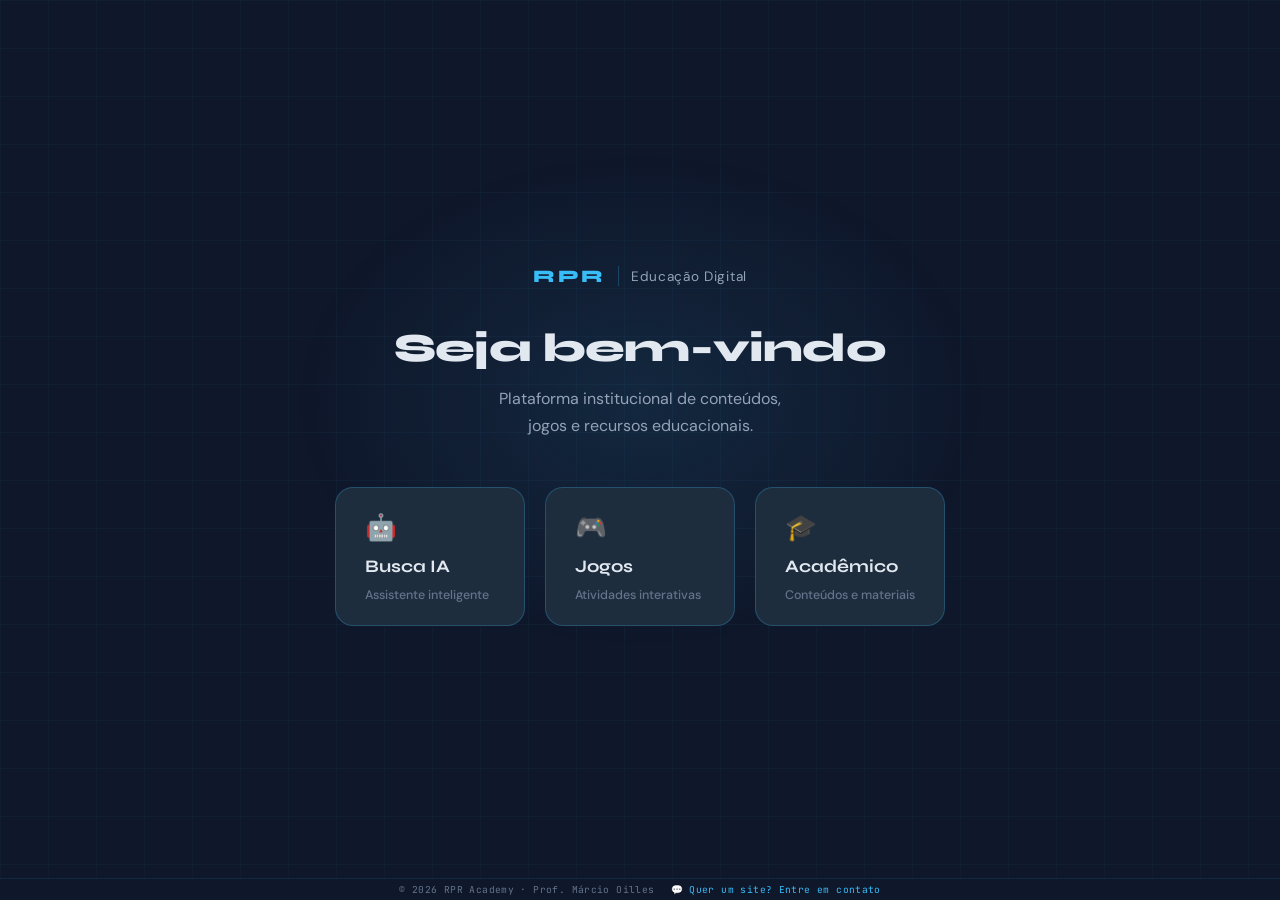
==== commit 398cc841: "Add files via upload" ====
--- a/index.html
+++ b/index.html
@@ -26,6 +26,13 @@
       <h1 class="tela-inicial__titulo">Seja bem-vindo</em></h1>
       <p class="tela-inicial__subtitulo">Plataforma institucional de conteúdos,<br />jogos e recursos educacionais.</p>
       <div class="tela-inicial__botoes">
+
+<button class="btn btn--hero btn--hero-terciario" id="btn-busca" data-modo="busca">
+  <span class="btn__icon">🤖</span>
+  <span class="btn__label">Busca IA</span>
+  <span class="btn__sub">Assistente inteligente</span>
+</button>
+
         <button class="btn btn--hero" id="btn-jogos" data-modo="jogos">
           <span class="btn__icon">🎮</span>
           <span class="btn__label">Jogos</span>
--- a/style.css
+++ b/style.css
@@ -1241,6 +1241,14 @@
   .btn--hero { min-width: 160px; padding: 1.2rem 1.4rem; }
 
   .grid-2 { grid-template-columns: 1fr; }
+
+  /* Título da tela inicial: permite quebra de linha no mobile */
+  .tela-inicial__titulo {
+    white-space: normal;
+    font-size: 1.75rem;
+    word-break: keep-all;      /* não quebra dentro de palavras com hífen */
+    overflow-wrap: break-word;
+  }
 }
 
 /* (bloco anterior de 560px removido — substituído pelo sistema mobile abaixo) */
@@ -1849,7 +1857,8 @@
     border: 1px solid var(--border-strong);
     background: var(--bg-2);
     cursor: pointer;
-    transition: background var(--transition), border-color var(--transition);
+    transition: background var(--transition), border-color var(--transition),
+                opacity var(--transition), transform var(--transition);
     /* Esconde quando menu está aberto (JS adiciona .menu-open ao #app) */
   }
 
@@ -1867,6 +1876,15 @@
     background: var(--text-2);
     transition: transform var(--transition), opacity var(--transition), width var(--transition);
     transform-origin: center;
+  }
+
+  /* Esconde o hambúrguer quando o menu está aberto —
+     o usuário fecha pelo overlay (clique fora) ou swipe.
+     Evita sobreposição com o botão de voltar ao início na sidebar. */
+  .app.menu-open .btn-hamburguer {
+    opacity: 0;
+    pointer-events: none;
+    transform: scale(0.8);
   }
 
   /* Animação das linhas → X quando aberto */
@@ -1987,4 +2005,12 @@
 
 /* ══════════════════════════════════════════════════════════════════════════════
    FIM DO SISTEMA MOBILE
-   ══════════════════════════════════════════════════════════════════════════════ */+   ══════════════════════════════════════════════════════════════════════════════ */
+.tela-inicial__botoes {
+  display: grid;
+  grid-template-columns: repeat(3, 1fr);
+  gap: 20px;
+  justify-content: center;
+  max-width: 900px;
+  margin: 0 auto;
+}
